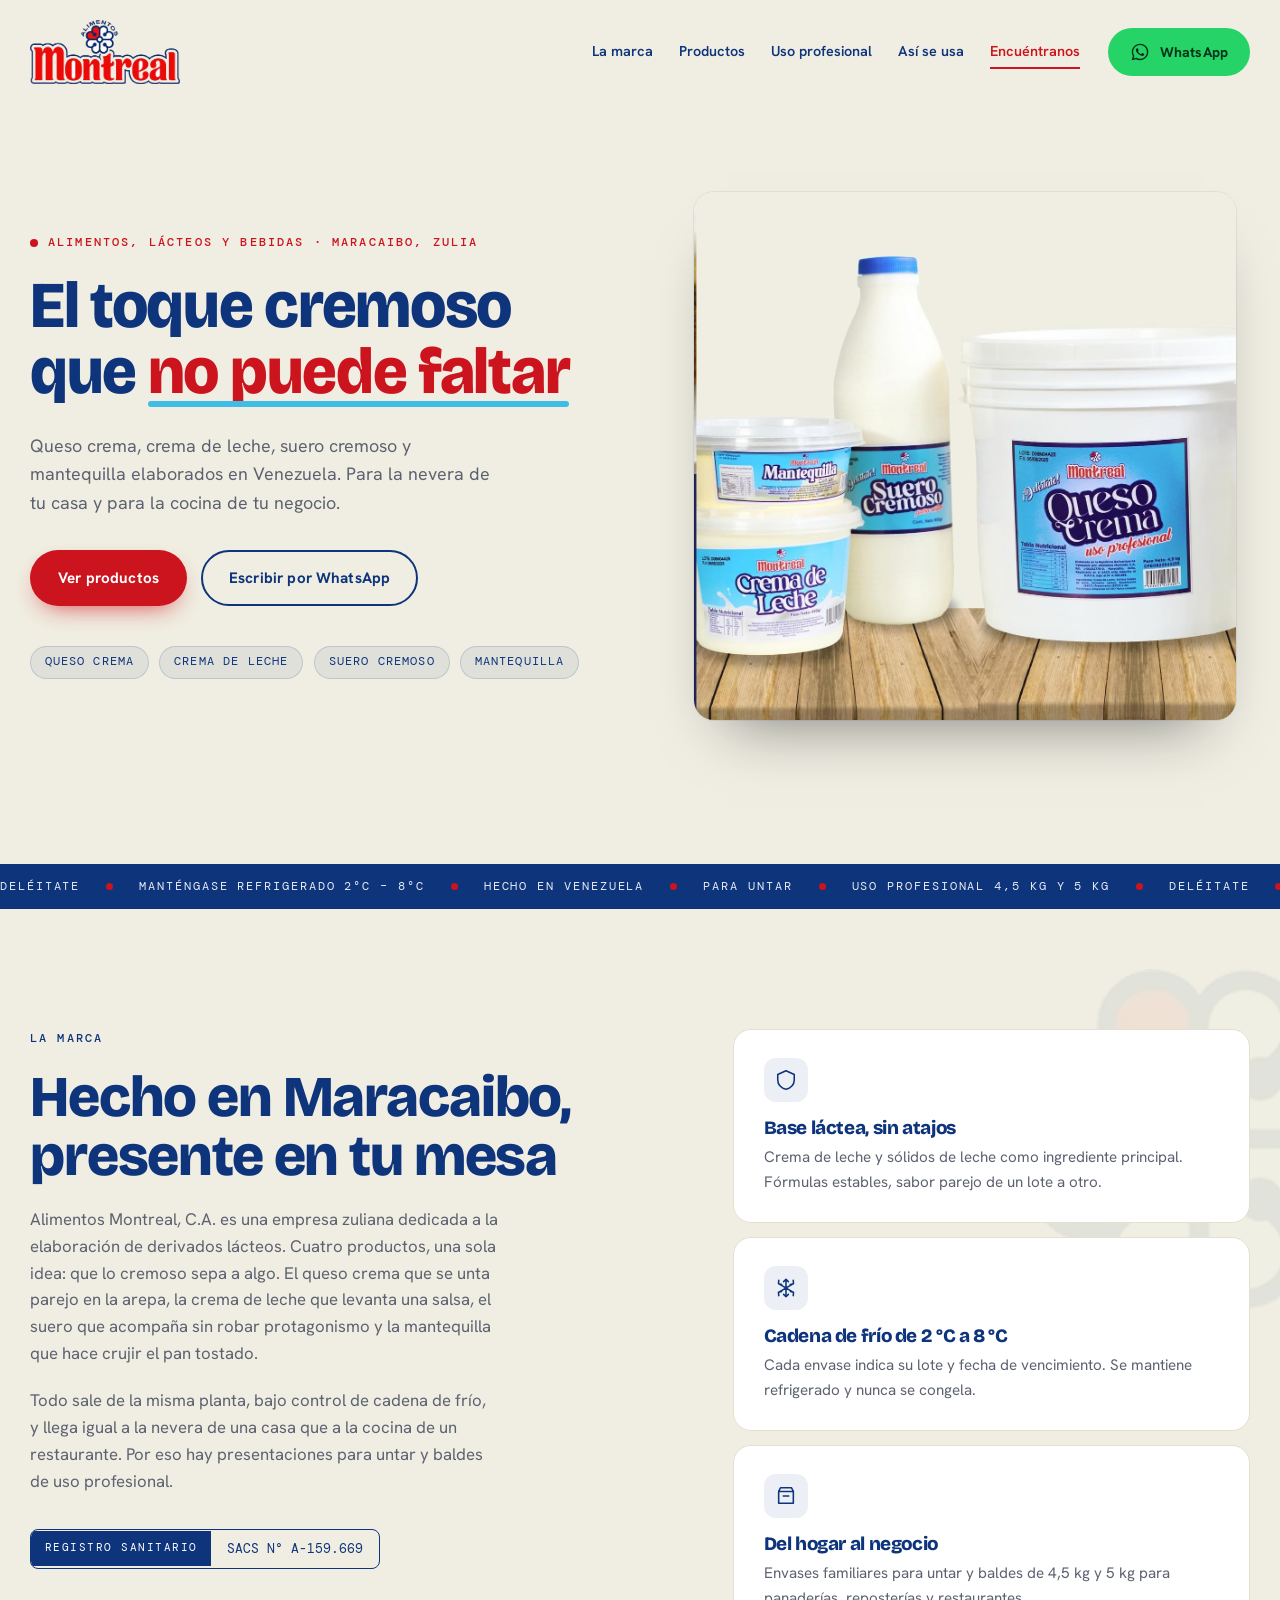
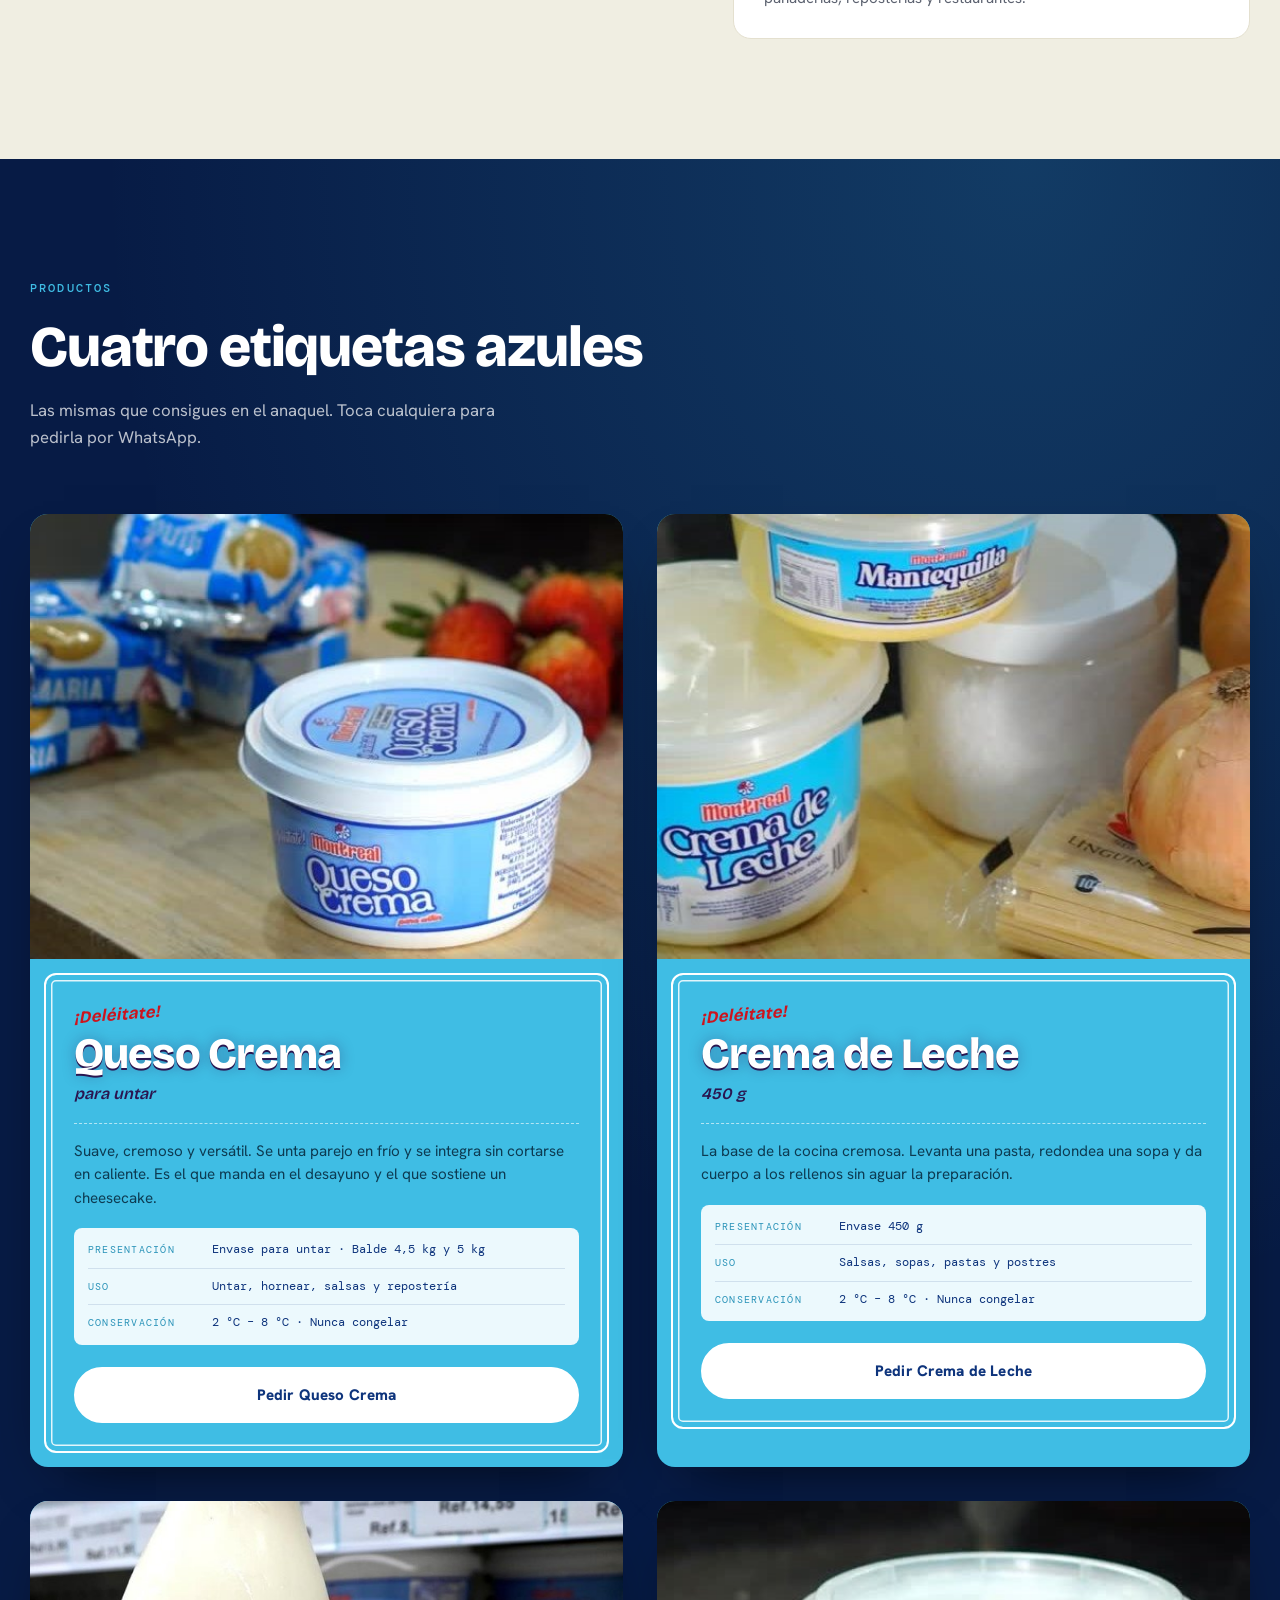
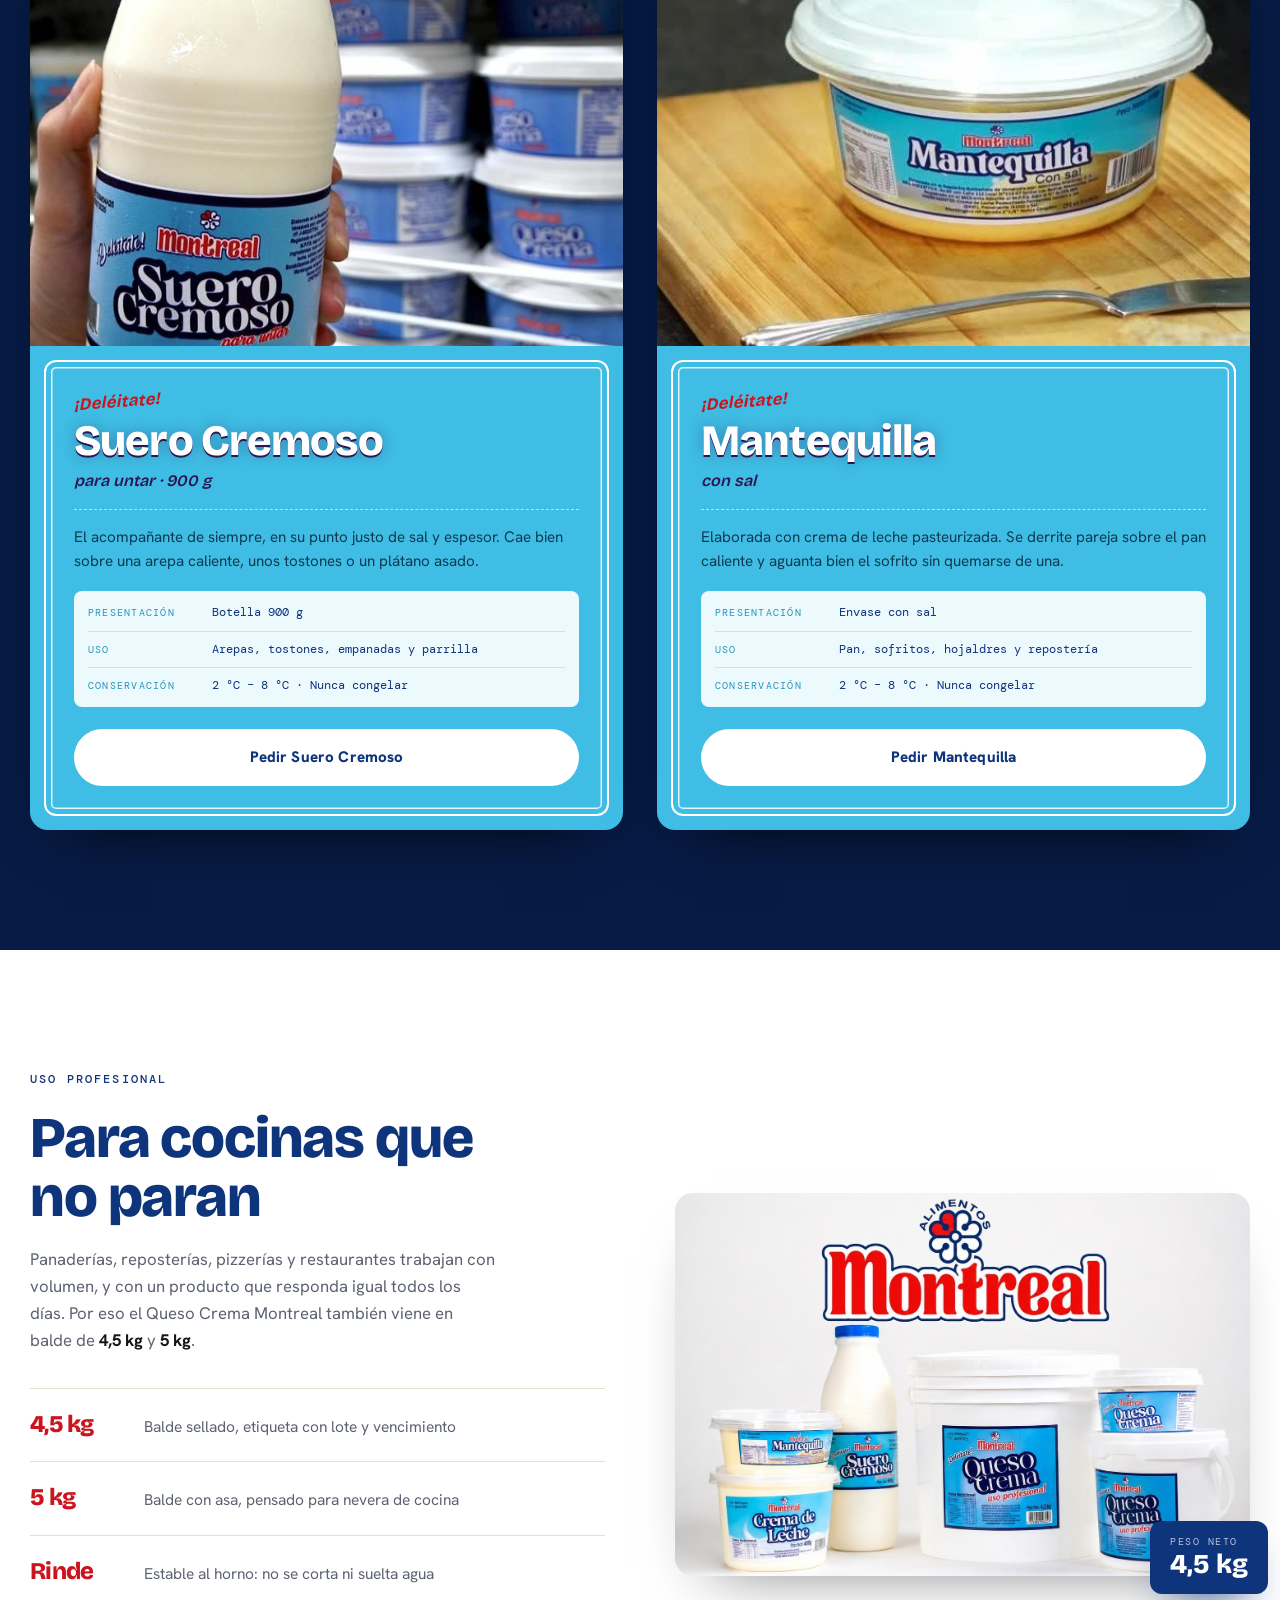
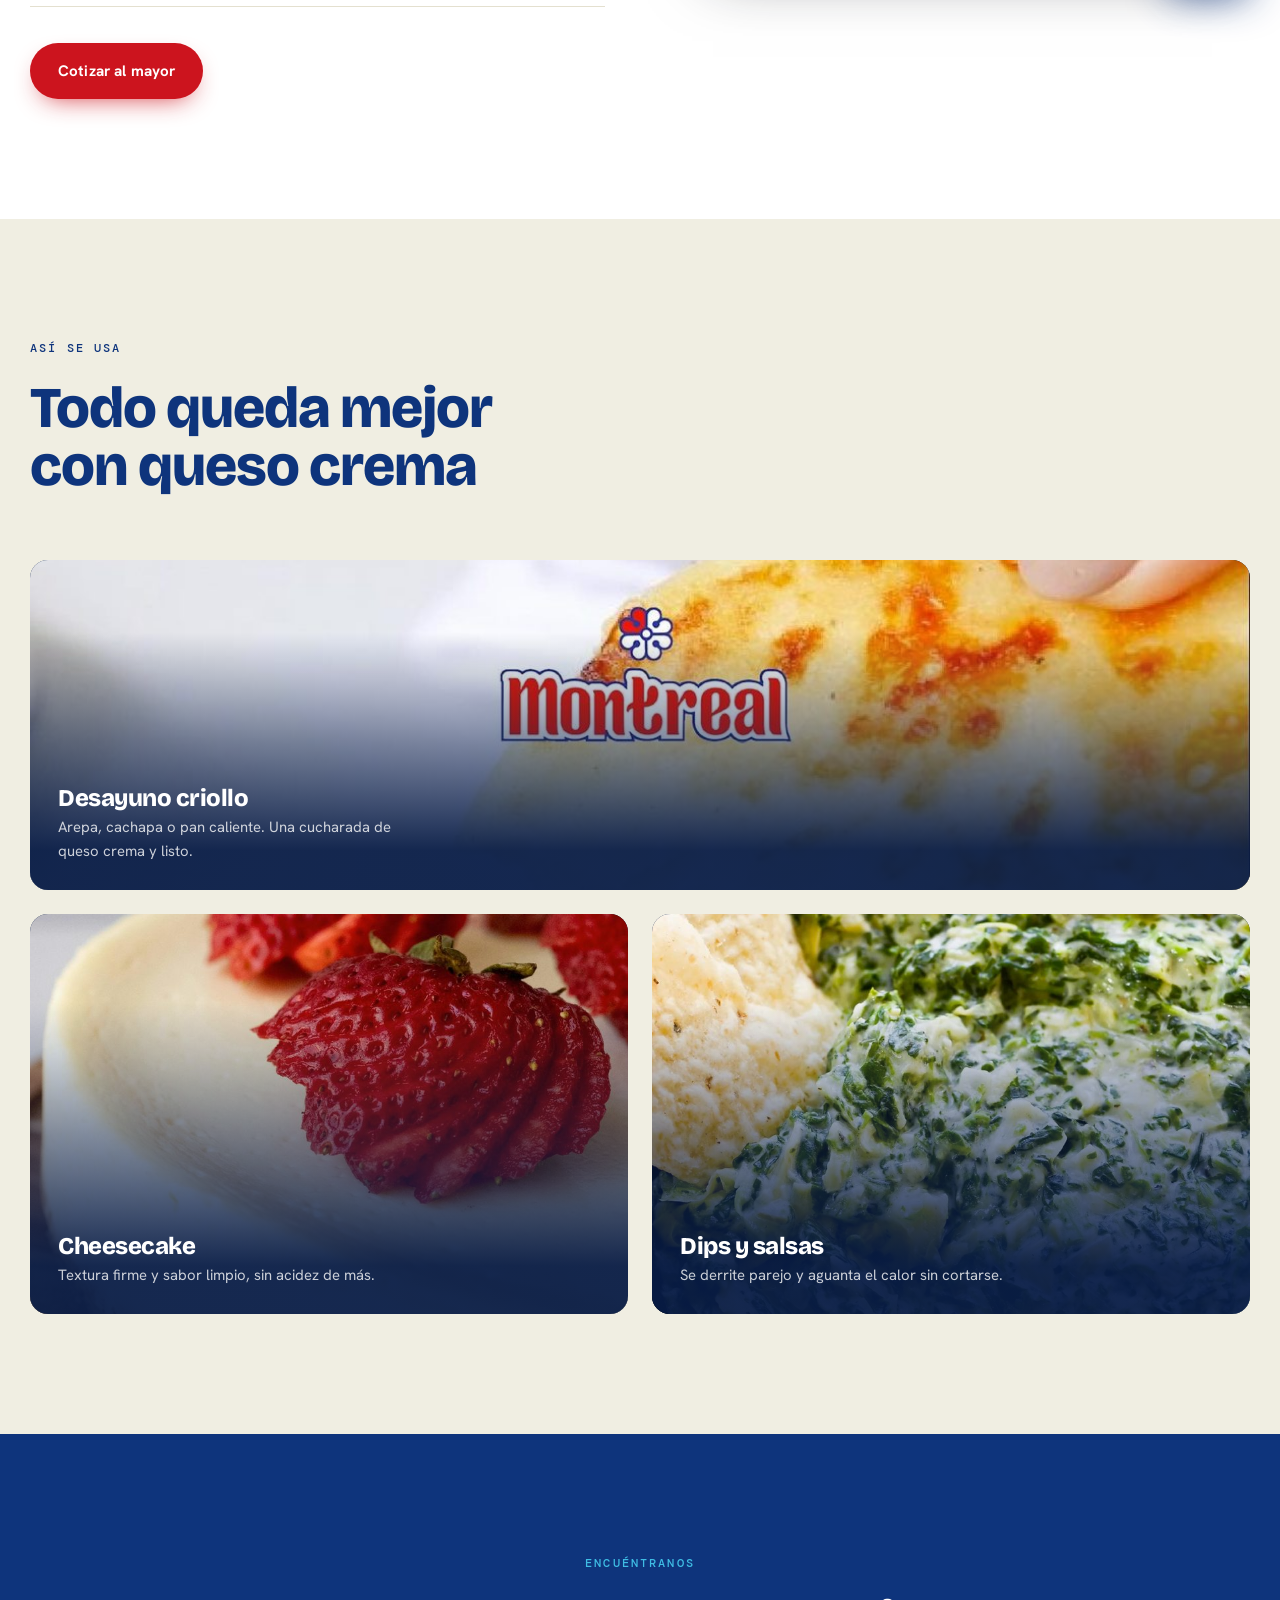
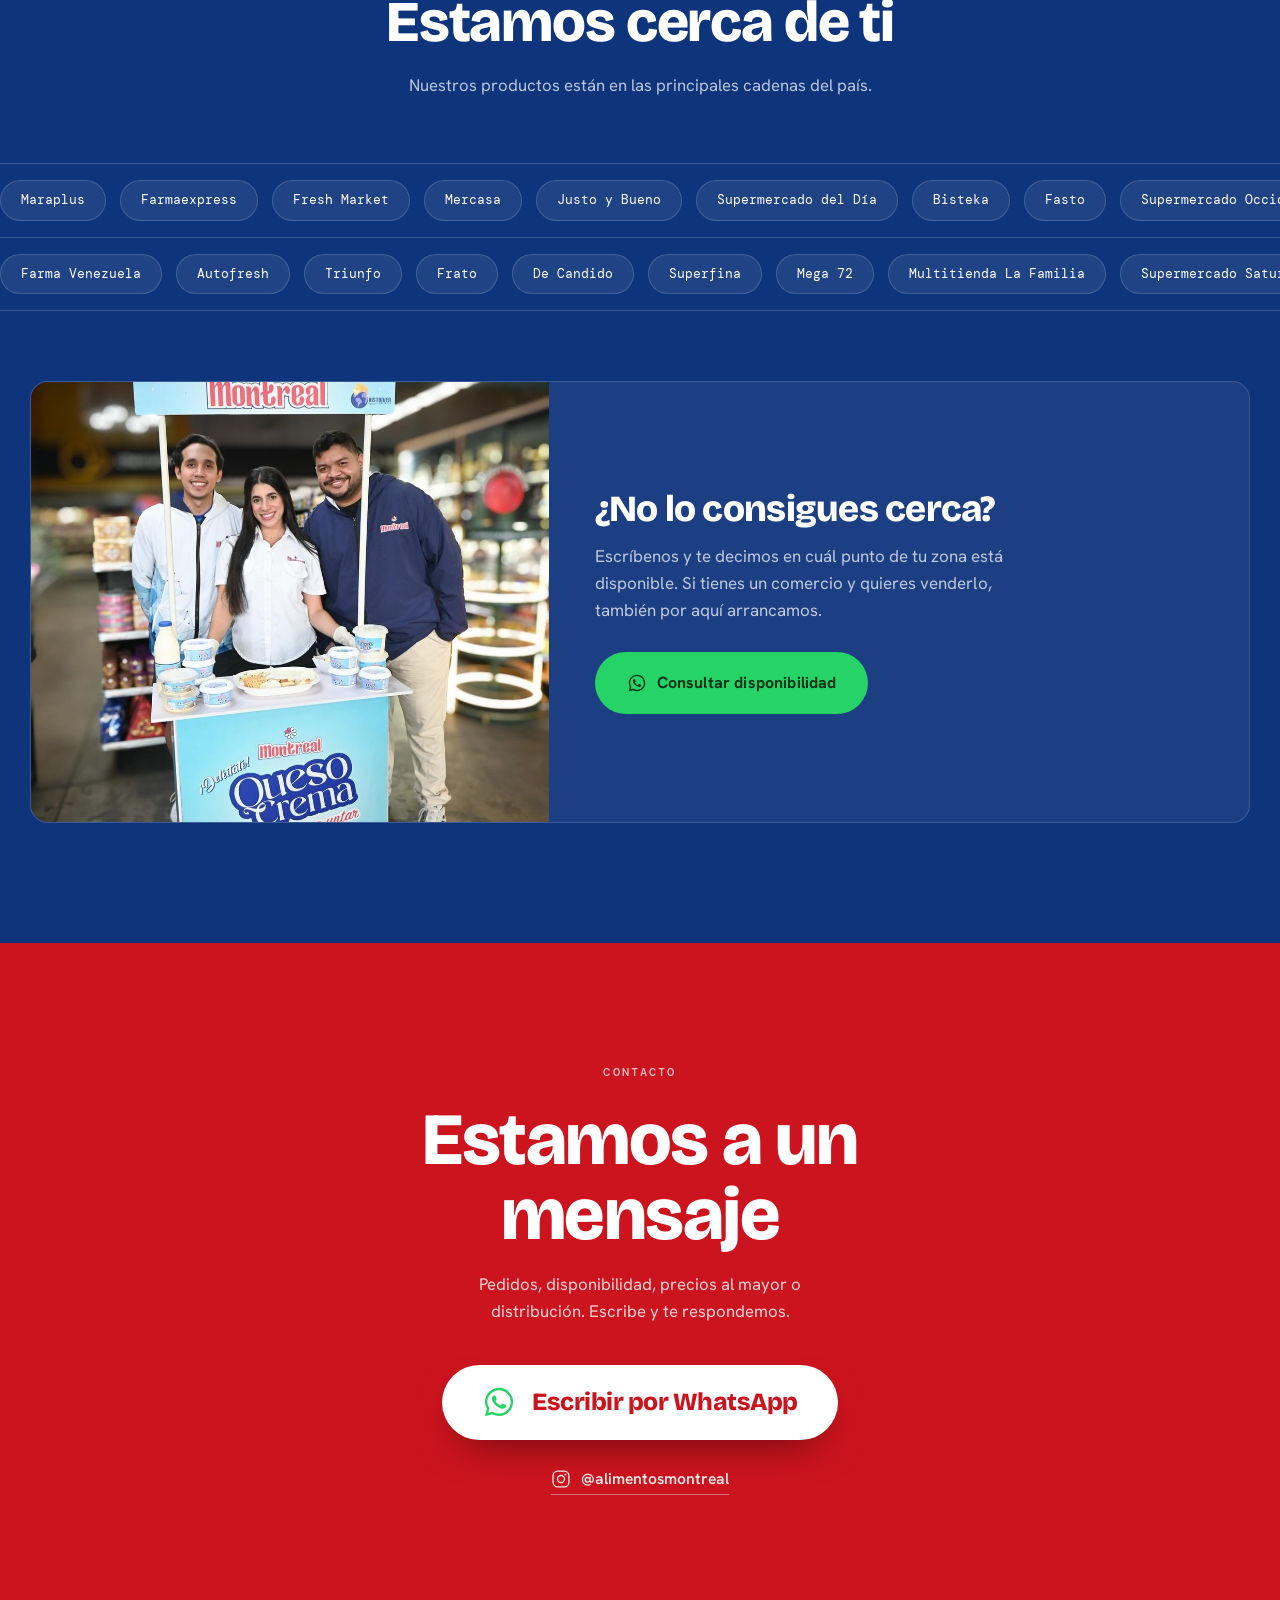
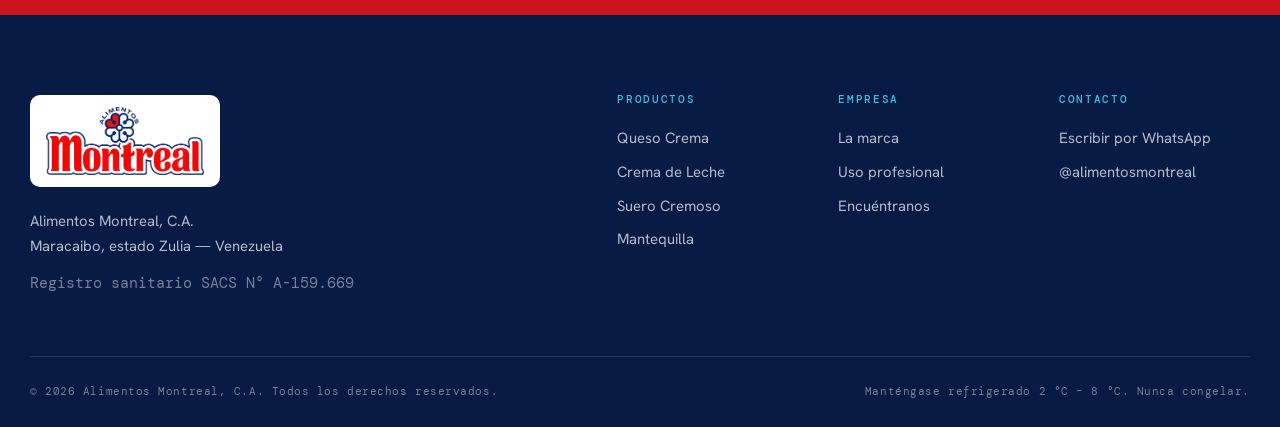
==== alimentos-montreal/index.html @ 4f3df649 "Primera_version" ====
<!DOCTYPE html>
<html lang="es-VE">
<head>
<meta charset="UTF-8">
<meta name="viewport" content="width=device-width, initial-scale=1">
<title>Alimentos Montreal — Queso crema, crema de leche, suero cremoso y mantequilla</title>
<meta name="description" content="Alimentos Montreal, C.A. Lácteos elaborados en Maracaibo, Zulia: queso crema para untar y de uso profesional, crema de leche, suero cremoso y mantequilla con sal.">
<meta name="theme-color" content="#0E347C">

<meta property="og:type" content="website">
<meta property="og:title" content="Alimentos Montreal — El toque cremoso que no puede faltar">
<meta property="og:description" content="Queso crema, crema de leche, suero cremoso y mantequilla. Elaborados en Maracaibo, Zulia.">
<meta property="og:image" content="img/og-montreal.jpg">
<meta property="og:locale" content="es_VE">
<meta name="twitter:card" content="summary_large_image">

<link rel="icon" href="favicon.ico" sizes="any">
<link rel="icon" href="img/favicon-32.png" type="image/png">
<link rel="apple-touch-icon" href="img/apple-touch-icon.png">

<link rel="preconnect" href="https://fonts.googleapis.com">
<link rel="preconnect" href="https://fonts.gstatic.com" crossorigin>
<link href="https://fonts.googleapis.com/css2?family=Bricolage+Grotesque:opsz,wdth,wght@12..96,75..100,400..800&family=Hanken+Grotesk:wght@300;400;500;600;700&family=DM+Mono:wght@400;500&display=swap" rel="stylesheet">
<link rel="stylesheet" href="styles.css">

<script type="application/ld+json">
{
  "@context": "https://schema.org",
  "@type": "Organization",
  "name": "Alimentos Montreal, C.A.",
  "description": "Elaboración de lácteos: queso crema, crema de leche, suero cremoso y mantequilla.",
  "address": { "@type": "PostalAddress", "addressLocality": "Maracaibo", "addressRegion": "Zulia", "addressCountry": "VE" },
  "telephone": "+58 424-6117093",
  "sameAs": ["https://instagram.com/alimentosmontreal", "https://wa.me/584246117093"]
}
</script>
</head>
<body>

<a class="saltar" href="#productos">Ir al contenido</a>

<!-- ══════════ NAV ══════════ -->
<header class="nav" id="nav">
  <div class="nav__in">
    <a class="nav__logo" href="#inicio" aria-label="Alimentos Montreal, inicio">
      <img src="img/logo-montreal.png" alt="Alimentos Montreal" width="768" height="327">
    </a>

    <nav class="nav__links" aria-label="Principal">
      <a href="#marca">La marca</a>
      <a href="#productos">Productos</a>
      <a href="#profesional">Uso profesional</a>
      <a href="#recetas">Así se usa</a>
      <a href="#encuentranos">Encuéntranos</a>
    </nav>

    <a class="btn btn--wa nav__cta" href="https://wa.me/584246117093?text=Hola%20Alimentos%20Montreal%2C%20quiero%20informaci%C3%B3n%20sobre%20sus%20productos." target="_blank" rel="noopener">
      <svg class="ico-wa" viewBox="0 0 24 24" aria-hidden="true"><path d="M12.04 2c-5.46 0-9.91 4.45-9.91 9.91 0 1.75.46 3.45 1.32 4.95L2 22l5.25-1.38a9.9 9.9 0 0 0 4.79 1.22h.01c5.46 0 9.9-4.45 9.9-9.91 0-2.65-1.03-5.14-2.9-7.01A9.82 9.82 0 0 0 12.04 2Zm0 18.15h-.01a8.2 8.2 0 0 1-4.19-1.15l-.3-.18-3.12.82.83-3.04-.2-.31a8.2 8.2 0 0 1-1.26-4.38c0-4.54 3.7-8.23 8.25-8.23 2.2 0 4.27.86 5.83 2.41a8.2 8.2 0 0 1 2.41 5.83c0 4.54-3.7 8.23-8.24 8.23Zm4.52-6.16c-.25-.12-1.47-.72-1.69-.81-.23-.08-.39-.12-.56.13-.16.24-.64.8-.78.97-.14.16-.29.18-.53.06-.25-.12-1.05-.39-1.99-1.23-.74-.66-1.23-1.47-1.38-1.72-.14-.25-.01-.38.11-.5.11-.11.25-.29.37-.43.12-.15.16-.25.25-.41.08-.17.04-.31-.02-.43-.06-.12-.56-1.34-.76-1.84-.2-.48-.4-.42-.56-.43h-.47c-.17 0-.43.06-.66.31-.23.25-.86.85-.86 2.07s.89 2.4 1.01 2.56c.12.17 1.75 2.67 4.23 3.74.59.26 1.05.41 1.41.52.59.19 1.13.16 1.56.1.48-.07 1.47-.6 1.68-1.18.21-.58.21-1.08.14-1.18-.06-.11-.22-.17-.47-.29Z"/></svg>
      <span>WhatsApp</span>
    </a>

    <button class="nav__burger" id="burger" aria-label="Abrir menú" aria-expanded="false" aria-controls="menu-movil">
      <span></span><span></span><span></span>
    </button>
  </div>

  <div class="menu-movil" id="menu-movil" hidden>
    <a href="#marca">La marca</a>
    <a href="#productos">Productos</a>
    <a href="#profesional">Uso profesional</a>
    <a href="#recetas">Así se usa</a>
    <a href="#encuentranos">Encuéntranos</a>
    <a href="#contacto">Contacto</a>
  </div>
</header>

<main id="inicio">

<!-- ══════════ HERO ══════════ -->
<section class="hero">
  <div class="hero__in">
    <div class="hero__txt">
      <p class="eyebrow eyebrow--rojo" data-anim="1">
        <span class="punto"></span> Alimentos, lácteos y bebidas · Maracaibo, Zulia
      </p>
      <h1 class="hero__h1" data-anim="2">
        El toque cremoso que <em>no puede faltar</em>
      </h1>
      <p class="hero__sub" data-anim="3">
        Queso crema, crema de leche, suero cremoso y mantequilla elaborados en Venezuela.
        Para la nevera de tu casa y para la cocina de tu negocio.
      </p>
      <div class="hero__acciones" data-anim="4">
        <a class="btn btn--rojo" href="#productos">Ver productos</a>
        <a class="btn btn--linea" href="https://wa.me/584246117093?text=Hola%20Alimentos%20Montreal%2C%20quiero%20informaci%C3%B3n%20sobre%20sus%20productos." target="_blank" rel="noopener">Escribir por WhatsApp</a>
      </div>
      <ul class="hero__lista" data-anim="5">
        <li>Queso Crema</li>
        <li>Crema de Leche</li>
        <li>Suero Cremoso</li>
        <li>Mantequilla</li>
      </ul>
    </div>

    <div class="hero__foto" data-anim="3">
      <img src="img/hero-linea.jpg" alt="Línea completa de productos Alimentos Montreal: mantequilla, crema de leche, suero cremoso y queso crema de 4,5 kg" width="1200" height="1167" fetchpriority="high">
    </div>
  </div>

  <div class="cinta" aria-hidden="true">
    <div class="cinta__pista">
      <span>Deléitate</span><i></i><span>Manténgase refrigerado 2°C – 8°C</span><i></i>
      <span>Hecho en Venezuela</span><i></i><span>Para untar</span><i></i>
      <span>Uso profesional 4,5 kg y 5 kg</span><i></i><span>Deléitate</span><i></i>
      <span>Manténgase refrigerado 2°C – 8°C</span><i></i><span>Hecho en Venezuela</span><i></i>
      <span>Para untar</span><i></i><span>Uso profesional 4,5 kg y 5 kg</span><i></i>
    </div>
  </div>
</section>

<!-- ══════════ LA MARCA ══════════ -->
<section class="marca" id="marca">
  <img class="marca__flor" src="img/emblem.png" alt="" aria-hidden="true" width="288" height="288">
  <div class="marca__in">
    <div class="marca__col reveal">
      <p class="eyebrow">La marca</p>
      <h2 class="h2">Hecho en Maracaibo,<br>presente en tu mesa</h2>
      <p class="p">
        Alimentos Montreal, C.A. es una empresa zuliana dedicada a la elaboración de derivados
        lácteos. Cuatro productos, una sola idea: que lo cremoso sepa a algo. El queso crema que
        se unta parejo en la arepa, la crema de leche que levanta una salsa, el suero que
        acompaña sin robar protagonismo y la mantequilla que hace crujir el pan tostado.
      </p>
      <p class="p">
        Todo sale de la misma planta, bajo control de cadena de frío, y llega igual a la nevera
        de una casa que a la cocina de un restaurante. Por eso hay presentaciones para untar
        y baldes de uso profesional.
      </p>
      <p class="sello">
        <span class="sello__k">Registro sanitario</span>
        <span class="sello__v">SACS N° A-159.669</span>
      </p>
    </div>

    <div class="marca__col">
      <ul class="valores">
        <li class="valor reveal">
          <span class="valor__ico" aria-hidden="true">
            <svg viewBox="0 0 24 24"><path d="M12 2 3 6v6c0 5 3.8 9.3 9 10 5.2-.7 9-5 9-10V6l-9-4Z"/></svg>
          </span>
          <h3>Base láctea, sin atajos</h3>
          <p>Crema de leche y sólidos de leche como ingrediente principal. Fórmulas estables, sabor parejo de un lote a otro.</p>
        </li>
        <li class="valor reveal">
          <span class="valor__ico" aria-hidden="true">
            <svg viewBox="0 0 24 24"><path d="M12 2.5v19M3.8 7.25l16.4 9.5M20.2 7.25 3.8 16.75M12 2.5 9.4 5.1M12 2.5l2.6 2.6M12 21.5l-2.6-2.6M12 21.5l2.6-2.6M3.8 7.25l.3-3.6M3.8 7.25l3.5.9M20.2 16.75l-.3 3.6M20.2 16.75l-3.5-.9M20.2 7.25l-3.5.9M20.2 7.25l-.3-3.6M3.8 16.75l3.5-.9M3.8 16.75l.3 3.6"/></svg>
          </span>
          <h3>Cadena de frío de 2 °C a 8 °C</h3>
          <p>Cada envase indica su lote y fecha de vencimiento. Se mantiene refrigerado y nunca se congela.</p>
        </li>
        <li class="valor reveal">
          <span class="valor__ico" aria-hidden="true">
            <svg viewBox="0 0 24 24"><path d="M4 7h16v13H4zM4 7l2-4h12l2 4M9 12h6"/></svg>
          </span>
          <h3>Del hogar al negocio</h3>
          <p>Envases familiares para untar y baldes de 4,5 kg y 5 kg para panaderías, reposterías y restaurantes.</p>
        </li>
      </ul>
    </div>
  </div>
</section>

<!-- ══════════ PRODUCTOS ══════════ -->
<section class="productos" id="productos">
  <div class="wrap">
    <header class="cab reveal">
      <p class="eyebrow eyebrow--claro">Productos</p>
      <h2 class="h2 h2--claro">Cuatro etiquetas azules</h2>
      <p class="p p--claro cab__p">Las mismas que consigues en el anaquel. Toca cualquiera para pedirla por WhatsApp.</p>
    </header>

    <div class="grid-prod">

      <!-- 1 -->
      <article class="etq reveal">
        <div class="etq__foto">
          <img src="img/p-queso-crema.jpg" alt="Envase de Queso Crema Montreal para untar sobre una tabla de madera" width="560" height="700" loading="lazy">
        </div>
        <div class="etq__placa">
          <p class="etq__deleite">¡Deléitate!</p>
          <h3 class="etq__nombre">Queso Crema</h3>
          <p class="etq__bajada">para untar</p>
          <p class="etq__desc">Suave, cremoso y versátil. Se unta parejo en frío y se integra sin cortarse en caliente. Es el que manda en el desayuno y el que sostiene un cheesecake.</p>
          <dl class="ficha">
            <div><dt>Presentación</dt><dd>Envase para untar · Balde 4,5 kg y 5 kg</dd></div>
            <div><dt>Uso</dt><dd>Untar, hornear, salsas y repostería</dd></div>
            <div><dt>Conservación</dt><dd>2 °C – 8 °C · Nunca congelar</dd></div>
          </dl>
          <a class="btn btn--placa" href="https://wa.me/584246117093?text=Hola%2C%20quiero%20informaci%C3%B3n%20sobre%20el%20Queso%20Crema%20Montreal." target="_blank" rel="noopener">Pedir Queso Crema</a>
        </div>
      </article>

      <!-- 2 -->
      <article class="etq reveal">
        <div class="etq__foto">
          <img src="img/p-crema-leche.jpg" alt="Envase de Crema de Leche Montreal de 450 gramos junto a ingredientes de cocina" width="560" height="700" loading="lazy">
        </div>
        <div class="etq__placa">
          <p class="etq__deleite">¡Deléitate!</p>
          <h3 class="etq__nombre">Crema de Leche</h3>
          <p class="etq__bajada">450 g</p>
          <p class="etq__desc">La base de la cocina cremosa. Levanta una pasta, redondea una sopa y da cuerpo a los rellenos sin aguar la preparación.</p>
          <dl class="ficha">
            <div><dt>Presentación</dt><dd>Envase 450 g</dd></div>
            <div><dt>Uso</dt><dd>Salsas, sopas, pastas y postres</dd></div>
            <div><dt>Conservación</dt><dd>2 °C – 8 °C · Nunca congelar</dd></div>
          </dl>
          <a class="btn btn--placa" href="https://wa.me/584246117093?text=Hola%2C%20quiero%20informaci%C3%B3n%20sobre%20la%20Crema%20de%20Leche%20Montreal." target="_blank" rel="noopener">Pedir Crema de Leche</a>
        </div>
      </article>

      <!-- 3 -->
      <article class="etq reveal">
        <div class="etq__foto">
          <img src="img/p-suero.jpg" alt="Botella de Suero Cremoso Montreal de 900 gramos en el anaquel de un supermercado" width="720" height="900" loading="lazy">
        </div>
        <div class="etq__placa">
          <p class="etq__deleite">¡Deléitate!</p>
          <h3 class="etq__nombre">Suero Cremoso</h3>
          <p class="etq__bajada">para untar · 900 g</p>
          <p class="etq__desc">El acompañante de siempre, en su punto justo de sal y espesor. Cae bien sobre una arepa caliente, unos tostones o un plátano asado.</p>
          <dl class="ficha">
            <div><dt>Presentación</dt><dd>Botella 900 g</dd></div>
            <div><dt>Uso</dt><dd>Arepas, tostones, empanadas y parrilla</dd></div>
            <div><dt>Conservación</dt><dd>2 °C – 8 °C · Nunca congelar</dd></div>
          </dl>
          <a class="btn btn--placa" href="https://wa.me/584246117093?text=Hola%2C%20quiero%20informaci%C3%B3n%20sobre%20el%20Suero%20Cremoso%20Montreal." target="_blank" rel="noopener">Pedir Suero Cremoso</a>
        </div>
      </article>

      <!-- 4 -->
      <article class="etq reveal">
        <div class="etq__foto">
          <img src="img/p-mantequilla.jpg" alt="Envase de Mantequilla Montreal con sal sobre una tabla de madera junto a pan tostado" width="560" height="700" loading="lazy">
        </div>
        <div class="etq__placa">
          <p class="etq__deleite">¡Deléitate!</p>
          <h3 class="etq__nombre">Mantequilla</h3>
          <p class="etq__bajada">con sal</p>
          <p class="etq__desc">Elaborada con crema de leche pasteurizada. Se derrite pareja sobre el pan caliente y aguanta bien el sofrito sin quemarse de una.</p>
          <dl class="ficha">
            <div><dt>Presentación</dt><dd>Envase con sal</dd></div>
            <div><dt>Uso</dt><dd>Pan, sofritos, hojaldres y repostería</dd></div>
            <div><dt>Conservación</dt><dd>2 °C – 8 °C · Nunca congelar</dd></div>
          </dl>
          <a class="btn btn--placa" href="https://wa.me/584246117093?text=Hola%2C%20quiero%20informaci%C3%B3n%20sobre%20la%20Mantequilla%20Montreal." target="_blank" rel="noopener">Pedir Mantequilla</a>
        </div>
      </article>

    </div>
  </div>
</section>

<!-- ══════════ USO PROFESIONAL ══════════ -->
<section class="pro" id="profesional">
  <div class="pro__in">
    <div class="pro__txt reveal">
      <p class="eyebrow">Uso profesional</p>
      <h2 class="h2">Para cocinas que<br>no paran</h2>
      <p class="p">
        Panaderías, reposterías, pizzerías y restaurantes trabajan con volumen, y con un
        producto que responda igual todos los días. Por eso el Queso Crema Montreal también
        viene en balde de <strong>4,5 kg</strong> y <strong>5 kg</strong>.
      </p>
      <ul class="pro__lista">
        <li><span>4,5 kg</span> Balde sellado, etiqueta con lote y vencimiento</li>
        <li><span>5 kg</span> Balde con asa, pensado para nevera de cocina</li>
        <li><span>Rinde</span> Estable al horno: no se corta ni suelta agua</li>
      </ul>
      <a class="btn btn--rojo" href="https://wa.me/584246117093?text=Hola%2C%20soy%20de%20un%20negocio%20y%20quiero%20cotizar%20Queso%20Crema%20de%20uso%20profesional%20(4%2C5%20kg%20o%205%20kg)." target="_blank" rel="noopener">Cotizar al mayor</a>
    </div>
    <div class="pro__foto reveal">
      <img src="img/linea-completa.jpg" alt="Baldes de Queso Crema Montreal de uso profesional junto al resto de la línea de productos" width="1400" height="933" loading="lazy">
      <div class="pro__tag">
        <span class="pro__tag-k">Peso neto</span>
        <span class="pro__tag-v">4,5 kg</span>
      </div>
    </div>
  </div>
</section>

<!-- ══════════ RECETAS ══════════ -->
<section class="recetas" id="recetas">
  <div class="wrap">
    <header class="cab reveal">
      <p class="eyebrow">Así se usa</p>
      <h2 class="h2">Todo queda mejor<br>con queso crema</h2>
    </header>

    <div class="grid-rec">
      <article class="rec rec--ancha reveal">
        <img src="img/uso-desayuno.jpg" alt="Cachapa caliente con queso derretido y queso crema Montreal" width="1200" height="550" loading="lazy">
        <div class="rec__pie">
          <h3>Desayuno criollo</h3>
          <p>Arepa, cachapa o pan caliente. Una cucharada de queso crema y listo.</p>
        </div>
      </article>

      <article class="rec reveal">
        <img src="img/uso-cheesecake.jpg" alt="Cheesecake con fresas sobre tabla de madera" width="900" height="1125" loading="lazy">
        <div class="rec__pie">
          <h3>Cheesecake</h3>
          <p>Textura firme y sabor limpio, sin acidez de más.</p>
        </div>
      </article>

      <article class="rec reveal">
        <img src="img/uso-dip.jpg" alt="Dip cremoso de espinaca servido en sartén de hierro con tostones de maíz" width="900" height="1125" loading="lazy">
        <div class="rec__pie">
          <h3>Dips y salsas</h3>
          <p>Se derrite parejo y aguanta el calor sin cortarse.</p>
        </div>
      </article>
    </div>
  </div>
</section>

<!-- ══════════ ENCUÉNTRANOS ══════════ -->
<section class="donde" id="encuentranos">
  <div class="wrap">
    <header class="cab cab--centro reveal">
      <p class="eyebrow eyebrow--claro">Encuéntranos</p>
      <h2 class="h2 h2--claro">Estamos cerca de ti</h2>
      <p class="p p--claro cab__p">Nuestros productos están en las principales cadenas del país.</p>
    </header>
  </div>

  <div class="riel" aria-label="Cadenas donde se consiguen los productos">
    <div class="riel__pista">
      <span>Maraplus</span><span>Farmaexpress</span><span>Fresh Market</span><span>Mercasa</span><span>Justo y Bueno</span><span>Supermercado del Día</span><span>Bisteka</span><span>Fasto</span><span>Supermercado Occidente</span><span>Paga Poco</span>
      <span>Maraplus</span><span>Farmaexpress</span><span>Fresh Market</span><span>Mercasa</span><span>Justo y Bueno</span><span>Supermercado del Día</span><span>Bisteka</span><span>Fasto</span><span>Supermercado Occidente</span><span>Paga Poco</span>
    </div>
  </div>
  <div class="riel riel--inv">
    <div class="riel__pista">
      <span>Farma Venezuela</span><span>Autofresh</span><span>Triunfo</span><span>Frato</span><span>De Candido</span><span>Superfina</span><span>Mega 72</span><span>Multitienda La Familia</span><span>Supermercado Saturno</span><span>Samba</span>
      <span>Farma Venezuela</span><span>Autofresh</span><span>Triunfo</span><span>Frato</span><span>De Candido</span><span>Superfina</span><span>Mega 72</span><span>Multitienda La Familia</span><span>Supermercado Saturno</span><span>Samba</span>
    </div>
  </div>

  <div class="wrap">
    <div class="donde__caja reveal">
      <div class="donde__foto">
        <img src="img/equipo.jpg" alt="Equipo de Alimentos Montreal en una degustación de queso crema dentro de un supermercado" width="1000" height="1250" loading="lazy">
      </div>
      <div class="donde__txt">
        <h3>¿No lo consigues cerca?</h3>
        <p>Escríbenos y te decimos en cuál punto de tu zona está disponible. Si tienes un
        comercio y quieres venderlo, también por aquí arrancamos.</p>
        <a class="btn btn--wa btn--grande" href="https://wa.me/584246117093?text=Hola%2C%20%C2%BFd%C3%B3nde%20puedo%20conseguir%20los%20productos%20Montreal%20en%20mi%20zona%3F" target="_blank" rel="noopener">
          <svg class="ico-wa" viewBox="0 0 24 24" aria-hidden="true"><path d="M12.04 2c-5.46 0-9.91 4.45-9.91 9.91 0 1.75.46 3.45 1.32 4.95L2 22l5.25-1.38a9.9 9.9 0 0 0 4.79 1.22h.01c5.46 0 9.9-4.45 9.9-9.91 0-2.65-1.03-5.14-2.9-7.01A9.82 9.82 0 0 0 12.04 2Zm0 18.15h-.01a8.2 8.2 0 0 1-4.19-1.15l-.3-.18-3.12.82.83-3.04-.2-.31a8.2 8.2 0 0 1-1.26-4.38c0-4.54 3.7-8.23 8.25-8.23 2.2 0 4.27.86 5.83 2.41a8.2 8.2 0 0 1 2.41 5.83c0 4.54-3.7 8.23-8.24 8.23Zm4.52-6.16c-.25-.12-1.47-.72-1.69-.81-.23-.08-.39-.12-.56.13-.16.24-.64.8-.78.97-.14.16-.29.18-.53.06-.25-.12-1.05-.39-1.99-1.23-.74-.66-1.23-1.47-1.38-1.72-.14-.25-.01-.38.11-.5.11-.11.25-.29.37-.43.12-.15.16-.25.25-.41.08-.17.04-.31-.02-.43-.06-.12-.56-1.34-.76-1.84-.2-.48-.4-.42-.56-.43h-.47c-.17 0-.43.06-.66.31-.23.25-.86.85-.86 2.07s.89 2.4 1.01 2.56c.12.17 1.75 2.67 4.23 3.74.59.26 1.05.41 1.41.52.59.19 1.13.16 1.56.1.48-.07 1.47-.6 1.68-1.18.21-.58.21-1.08.14-1.18-.06-.11-.22-.17-.47-.29Z"/></svg>
          <span>Consultar disponibilidad</span>
        </a>
      </div>
    </div>
  </div>
</section>

<!-- ══════════ CONTACTO ══════════ -->
<section class="contacto" id="contacto">
  <div class="wrap contacto__in reveal">
    <p class="eyebrow eyebrow--blanco">Contacto</p>
    <h2 class="contacto__h2">Estamos a un<br>mensaje</h2>
    <p class="contacto__p">
      Pedidos, disponibilidad, precios al mayor o distribución. Escribe y te respondemos.
    </p>

    <a class="wa-grande" href="https://wa.me/584246117093?text=Hola%20Alimentos%20Montreal%2C%20quiero%20informaci%C3%B3n%20sobre%20sus%20productos." target="_blank" rel="noopener">
      <svg viewBox="0 0 24 24" aria-hidden="true"><path d="M12.04 2c-5.46 0-9.91 4.45-9.91 9.91 0 1.75.46 3.45 1.32 4.95L2 22l5.25-1.38a9.9 9.9 0 0 0 4.79 1.22h.01c5.46 0 9.9-4.45 9.9-9.91 0-2.65-1.03-5.14-2.9-7.01A9.82 9.82 0 0 0 12.04 2Zm0 18.15h-.01a8.2 8.2 0 0 1-4.19-1.15l-.3-.18-3.12.82.83-3.04-.2-.31a8.2 8.2 0 0 1-1.26-4.38c0-4.54 3.7-8.23 8.25-8.23 2.2 0 4.27.86 5.83 2.41a8.2 8.2 0 0 1 2.41 5.83c0 4.54-3.7 8.23-8.24 8.23Zm4.52-6.16c-.25-.12-1.47-.72-1.69-.81-.23-.08-.39-.12-.56.13-.16.24-.64.8-.78.97-.14.16-.29.18-.53.06-.25-.12-1.05-.39-1.99-1.23-.74-.66-1.23-1.47-1.38-1.72-.14-.25-.01-.38.11-.5.11-.11.25-.29.37-.43.12-.15.16-.25.25-.41.08-.17.04-.31-.02-.43-.06-.12-.56-1.34-.76-1.84-.2-.48-.4-.42-.56-.43h-.47c-.17 0-.43.06-.66.31-.23.25-.86.85-.86 2.07s.89 2.4 1.01 2.56c.12.17 1.75 2.67 4.23 3.74.59.26 1.05.41 1.41.52.59.19 1.13.16 1.56.1.48-.07 1.47-.6 1.68-1.18.21-.58.21-1.08.14-1.18-.06-.11-.22-.17-.47-.29Z"/></svg>
      <span>Escribir por WhatsApp</span>
    </a>

    <a class="ig" href="https://instagram.com/alimentosmontreal" target="_blank" rel="noopener">
      <svg viewBox="0 0 24 24" aria-hidden="true"><rect x="2.5" y="2.5" width="19" height="19" rx="5.5"/><circle cx="12" cy="12" r="4.2"/><circle cx="17.4" cy="6.6" r="1.2" fill="currentColor" stroke="none"/></svg>
      <span>@alimentosmontreal</span>
    </a>
  </div>
</section>

</main>

<!-- ══════════ FOOTER ══════════ -->
<footer class="pie">
  <div class="wrap pie__in">
    <div class="pie__marca">
      <img src="img/logo-montreal.png" alt="Alimentos Montreal" width="768" height="327">
      <p>Alimentos Montreal, C.A.<br>Maracaibo, estado Zulia — Venezuela</p>
      <p class="pie__reg">Registro sanitario SACS N° A-159.669</p>
    </div>

    <nav class="pie__nav" aria-label="Pie de página">
      <div>
        <h4>Productos</h4>
        <a href="#productos">Queso Crema</a>
        <a href="#productos">Crema de Leche</a>
        <a href="#productos">Suero Cremoso</a>
        <a href="#productos">Mantequilla</a>
      </div>
      <div>
        <h4>Empresa</h4>
        <a href="#marca">La marca</a>
        <a href="#profesional">Uso profesional</a>
        <a href="#encuentranos">Encuéntranos</a>
      </div>
      <div>
        <h4>Contacto</h4>
        <a href="https://wa.me/584246117093" target="_blank" rel="noopener">Escribir por WhatsApp</a>
        <a href="https://instagram.com/alimentosmontreal" target="_blank" rel="noopener">@alimentosmontreal</a>
      </div>
    </nav>
  </div>

  <div class="wrap pie__base">
    <p>© <span id="anio">2026</span> Alimentos Montreal, C.A. Todos los derechos reservados.</p>
    <p>Manténgase refrigerado 2 °C – 8 °C. Nunca congelar.</p>
  </div>
</footer>

<a class="wa-flota" href="https://wa.me/584246117093?text=Hola%20Alimentos%20Montreal%2C%20quiero%20informaci%C3%B3n%20sobre%20sus%20productos." target="_blank" rel="noopener" aria-label="Escribir por WhatsApp">
  <svg viewBox="0 0 24 24" aria-hidden="true"><path d="M12.04 2c-5.46 0-9.91 4.45-9.91 9.91 0 1.75.46 3.45 1.32 4.95L2 22l5.25-1.38a9.9 9.9 0 0 0 4.79 1.22h.01c5.46 0 9.9-4.45 9.9-9.91 0-2.65-1.03-5.14-2.9-7.01A9.82 9.82 0 0 0 12.04 2Zm0 18.15h-.01a8.2 8.2 0 0 1-4.19-1.15l-.3-.18-3.12.82.83-3.04-.2-.31a8.2 8.2 0 0 1-1.26-4.38c0-4.54 3.7-8.23 8.25-8.23 2.2 0 4.27.86 5.83 2.41a8.2 8.2 0 0 1 2.41 5.83c0 4.54-3.7 8.23-8.24 8.23Zm4.52-6.16c-.25-.12-1.47-.72-1.69-.81-.23-.08-.39-.12-.56.13-.16.24-.64.8-.78.97-.14.16-.29.18-.53.06-.25-.12-1.05-.39-1.99-1.23-.74-.66-1.23-1.47-1.38-1.72-.14-.25-.01-.38.11-.5.11-.11.25-.29.37-.43.12-.15.16-.25.25-.41.08-.17.04-.31-.02-.43-.06-.12-.56-1.34-.76-1.84-.2-.48-.4-.42-.56-.43h-.47c-.17 0-.43.06-.66.31-.23.25-.86.85-.86 2.07s.89 2.4 1.01 2.56c.12.17 1.75 2.67 4.23 3.74.59.26 1.05.41 1.41.52.59.19 1.13.16 1.56.1.48-.07 1.47-.6 1.68-1.18.21-.58.21-1.08.14-1.18-.06-.11-.22-.17-.47-.29Z"/></svg>
</a>

<script src="script.js"></script>
</body>
</html>
---- alimentos-montreal/styles.css ----
/* ═══════════════════════════════════════════════
   ALIMENTOS MONTREAL — hoja de estilos
   Paleta tomada de la marca:
   rojo #CC141E · azul #0E347C · celeste #3FBDE4 · crema #F0EEE2
   ═══════════════════════════════════════════════ */

:root{
  --rojo:#CC141E;
  --rojo-osc:#9E0F17;
  --azul:#0E347C;
  --azul-prof:#071B45;
  --azul-tinta:#2A1650;
  --celeste:#3FBDE4;
  --celeste-osc:#2A93B8;
  --crema:#F0EEE2;
  --crema-osc:#E4E0CF;
  --tinta:#14161B;
  --gris:#5C6270;
  --blanco:#fff;
  --wa:#25D366;

  --display:"Bricolage Grotesque",system-ui,sans-serif;
  --texto:"Hanken Grotesk",system-ui,sans-serif;
  --mono:"DM Mono",ui-monospace,monospace;

  --ancho:1220px;
  --r:18px;
  --ease:cubic-bezier(.22,.61,.36,1);
}

*,*::before,*::after{box-sizing:border-box}
html{scroll-behavior:smooth;-webkit-text-size-adjust:100%}
body{
  margin:0;
  font-family:var(--texto);
  font-size:17px;
  line-height:1.6;
  color:var(--tinta);
  background:var(--crema);
  overflow-x:hidden;
  -webkit-font-smoothing:antialiased;
}
img{max-width:100%;height:auto;display:block}
a{color:inherit}
h1,h2,h3,h4{margin:0;font-family:var(--display);font-weight:800;line-height:1.02;letter-spacing:-.02em}
p{margin:0}
ul,dl,dd,dt{margin:0;padding:0}
ul{list-style:none}

:focus-visible{outline:3px solid var(--rojo);outline-offset:3px;border-radius:4px}

.wrap{width:min(100% - 40px,var(--ancho));margin-inline:auto}

.saltar{
  position:absolute;left:-9999px;top:10px;z-index:999;
  background:var(--rojo);color:#fff;padding:12px 20px;border-radius:8px;text-decoration:none
}
.saltar:focus{left:10px}

/* ── tipos comunes ───────────────────────────── */
.eyebrow{
  font-family:var(--mono);font-size:12px;font-weight:500;
  letter-spacing:.18em;text-transform:uppercase;color:var(--azul);
  display:flex;align-items:flex-start;gap:10px;margin-bottom:20px
}
.eyebrow .punto{margin-top:.42em}
.eyebrow--rojo{color:var(--rojo)}
.eyebrow--claro{color:var(--celeste)}
.eyebrow--blanco{color:rgba(255,255,255,.75)}
.eyebrow--claro,.eyebrow--blanco{justify-content:inherit}
.punto{width:8px;height:8px;border-radius:50%;background:currentColor;flex:none;animation:pulso 2.4s ease-in-out infinite}
@keyframes pulso{0%,100%{opacity:1;transform:scale(1)}50%{opacity:.35;transform:scale(.7)}}

.h2{font-size:clamp(2.1rem,5vw,3.6rem);color:var(--azul)}
.h2--claro{color:#fff}
.p{font-size:1.05rem;color:var(--gris);max-width:52ch;margin-top:20px}
.p--claro{color:rgba(255,255,255,.72)}
.p strong{color:var(--tinta);font-weight:700}

.cab{margin-bottom:64px}
.cab--centro{text-align:center;max-width:640px;margin-inline:auto}
.cab--centro .eyebrow{justify-content:center}
.cab--centro .cab__p{margin-inline:auto}

/* ── botones ─────────────────────────────────── */
.btn{
  display:inline-flex;align-items:center;justify-content:center;gap:10px;
  font-family:var(--texto);font-weight:700;font-size:.95rem;letter-spacing:.01em;
  padding:14px 26px;border-radius:100px;text-decoration:none;
  border:2px solid transparent;cursor:pointer;
  transition:transform .25s var(--ease),background .25s,color .25s,border-color .25s,box-shadow .25s
}
.btn:hover{transform:translateY(-2px)}
.btn--rojo{background:var(--rojo);color:#fff;box-shadow:0 10px 26px -12px rgba(204,20,30,.9)}
.btn--rojo:hover{background:var(--rojo-osc)}
.btn--linea{border-color:var(--azul);color:var(--azul)}
.btn--linea:hover{background:var(--azul);color:#fff}
.btn--wa{background:var(--wa);color:#06331a}
.btn--wa:hover{background:#1fb857;color:#04240f}
.btn--grande{padding:16px 30px;font-size:1rem}
.btn--placa{
  width:100%;margin-top:22px;background:#fff;color:var(--azul);
  border-color:#fff;font-weight:800
}
.btn--placa:hover{background:var(--rojo);border-color:var(--rojo);color:#fff}
.ico-wa{width:20px;height:20px;fill:currentColor;flex:none}

/* ═══════════ NAV ═══════════ */
.nav{
  position:fixed;inset:0 0 auto 0;z-index:100;
  transition:background .3s,box-shadow .3s,backdrop-filter .3s
}
.nav.pegado{background:rgba(240,238,226,.88);backdrop-filter:blur(14px);box-shadow:0 1px 0 var(--crema-osc)}
.nav__in{
  width:min(100% - 40px,var(--ancho));margin-inline:auto;
  display:flex;align-items:center;gap:28px;
  padding:20px 0;transition:padding .3s var(--ease)
}
.nav.pegado .nav__in{padding:12px 0}
.nav__logo{flex:none;line-height:0}
.nav__logo img{width:150px;height:auto;transition:width .3s var(--ease)}
.nav.pegado .nav__logo img{width:122px}

.nav__links{display:flex;gap:26px;margin-left:auto}
.nav__links a{
  position:relative;text-decoration:none;font-size:.9rem;font-weight:600;color:var(--azul);
  padding:6px 0;transition:color .2s
}
.nav__links a::after{
  content:"";position:absolute;left:0;bottom:0;height:2px;width:100%;
  background:var(--rojo);transform:scaleX(0);transform-origin:right;
  transition:transform .3s var(--ease)
}
.nav__links a:hover::after,.nav__links a.activo::after{transform:scaleX(1);transform-origin:left}
.nav__links a.activo{color:var(--rojo)}
.nav__cta{padding:11px 20px;font-size:.88rem}

.nav__burger{display:none;flex:none;width:44px;height:44px;background:none;border:0;padding:10px;cursor:pointer}
.nav__burger span{display:block;height:2px;background:var(--azul);border-radius:2px;transition:transform .3s var(--ease),opacity .2s}
.nav__burger span+span{margin-top:5px}
.nav__burger[aria-expanded="true"] span:nth-child(1){transform:translateY(7px) rotate(45deg)}
.nav__burger[aria-expanded="true"] span:nth-child(2){opacity:0}
.nav__burger[aria-expanded="true"] span:nth-child(3){transform:translateY(-7px) rotate(-45deg)}

[hidden]{display:none !important}
.menu-movil{
  display:none;flex-direction:column;gap:2px;
  background:var(--crema);border-top:1px solid var(--crema-osc);padding:12px 20px 22px
}
.menu-movil a{
  text-decoration:none;font-family:var(--display);font-size:1.5rem;font-weight:700;
  color:var(--azul);padding:10px 0;border-bottom:1px solid var(--crema-osc)
}
.menu-movil a:last-child{border:0;color:var(--rojo)}

/* ═══════════ HERO ═══════════ */
.hero{position:relative;padding-top:112px;background:var(--crema)}
.hero__in{
  width:min(100% - 40px,var(--ancho));margin-inline:auto;
  display:grid;grid-template-columns:1.02fr .98fr;gap:56px;align-items:center;
  min-height:calc(100svh - 168px);padding-bottom:44px
}
.hero__h1{
  font-size:clamp(2.6rem,5.1vw,4.1rem);
  color:var(--azul);font-variation-settings:"wdth" 96;
  margin-bottom:26px;text-wrap:balance
}
.hero__h1 em{font-style:normal;color:var(--rojo);position:relative;white-space:nowrap}
.hero__h1 em::after{
  content:"";position:absolute;left:0;right:0;bottom:.06em;height:.09em;
  background:var(--celeste);border-radius:4px;transform:scaleX(0);transform-origin:left;
  animation:subraya 1s var(--ease) 1.1s forwards
}
@keyframes subraya{to{transform:scaleX(1)}}
.hero__sub{font-size:1.12rem;color:var(--gris);max-width:46ch;margin-bottom:32px}
.hero__acciones{display:flex;flex-wrap:wrap;gap:14px;margin-bottom:40px}

.hero__lista{display:flex;flex-wrap:wrap;gap:8px 10px}
.hero__lista li{
  font-family:var(--mono);font-size:11.5px;letter-spacing:.1em;text-transform:uppercase;
  color:var(--azul);background:rgba(14,52,124,.07);
  border:1px solid rgba(14,52,124,.16);border-radius:100px;padding:6px 14px
}

.hero__foto{position:relative;padding:14px}
.hero__foto::before{
  content:"";position:absolute;inset:6% 2% 12% 2%;border-radius:50%;
  background:radial-gradient(closest-side,rgba(63,189,228,.45),transparent 70%);
  filter:blur(44px);z-index:0
}
.hero__foto img{
  position:relative;z-index:1;width:100%;
  border-radius:20px;
  box-shadow:0 34px 60px -34px rgba(20,22,27,.55),0 0 0 1px rgba(14,52,124,.07);
  animation:flota 7s ease-in-out infinite
}
@keyframes flota{0%,100%{transform:translateY(0)}50%{transform:translateY(-14px)}}

/* cinta */
.cinta{
  background:var(--azul);color:#fff;overflow:hidden;
  padding:13px 0;margin-top:20px
}
.cinta__pista{display:flex;align-items:center;gap:26px;width:max-content;animation:corre 42s linear infinite}
.cinta__pista span{
  font-family:var(--mono);font-size:12px;letter-spacing:.16em;text-transform:uppercase;
  white-space:nowrap;opacity:.9
}
.cinta__pista i{width:7px;height:7px;border-radius:50%;background:var(--rojo);flex:none}
@keyframes corre{to{transform:translateX(-50%)}}

/* ═══════════ MARCA ═══════════ */
.marca{position:relative;padding:120px 0;background:var(--crema);overflow:hidden}
.marca__flor{
  position:absolute;right:-90px;top:60px;width:340px;opacity:.06;
  animation:gira 60s linear infinite;pointer-events:none
}
@keyframes gira{to{transform:rotate(360deg)}}
.marca__in{
  position:relative;z-index:1;
  width:min(100% - 40px,var(--ancho));margin-inline:auto;
  display:grid;grid-template-columns:1.1fr .9fr;gap:70px;align-items:start
}
.sello{
  display:inline-flex;align-items:center;gap:0;margin-top:34px;
  border:1.5px solid var(--azul);border-radius:8px;overflow:hidden
}
.sello__k{
  font-family:var(--mono);font-size:10.5px;letter-spacing:.14em;text-transform:uppercase;
  background:var(--azul);color:#fff;padding:9px 14px
}
.sello__v{font-family:var(--mono);font-size:12.5px;color:var(--azul);padding:9px 16px}

.valores{display:grid;gap:14px}
.valor{
  background:#fff;border-radius:var(--r);padding:28px 30px;
  border:1px solid var(--crema-osc);
  transition:transform .35s var(--ease),box-shadow .35s
}
.valor:hover{transform:translateX(6px);box-shadow:-6px 10px 30px -18px rgba(14,52,124,.5)}
.valor__ico{
  display:grid;place-items:center;width:44px;height:44px;border-radius:12px;
  background:rgba(14,52,124,.08);margin-bottom:16px
}
.valor__ico svg{width:22px;height:22px;fill:none;stroke:var(--azul);stroke-width:1.7;stroke-linecap:round;stroke-linejoin:round}
.valor h3{font-size:1.18rem;color:var(--azul);margin-bottom:8px}
.valor p{font-size:.95rem;color:var(--gris)}

/* ═══════════ PRODUCTOS ═══════════ */
.productos{
  padding:120px 0;
  background:
    radial-gradient(120% 80% at 80% 0%,rgba(63,189,228,.20),transparent 60%),
    var(--azul-prof)
}
.grid-prod{display:grid;grid-template-columns:repeat(2,1fr);gap:34px}

.etq{
  background:var(--celeste);
  border-radius:var(--r);
  overflow:hidden;
  box-shadow:0 26px 60px -34px rgba(0,0,0,.9);
  transition:transform .45s var(--ease),box-shadow .45s
}
.etq:hover{transform:translateY(-8px);box-shadow:0 40px 70px -34px rgba(0,0,0,1)}
.etq__foto{overflow:hidden;aspect-ratio:4/3;background:var(--azul-tinta)}
.etq__foto img{width:100%;height:100%;object-fit:cover;transition:transform .8s var(--ease)}
.etq:hover .etq__foto img{transform:scale(1.06)}

/* la placa imita la etiqueta real: doble filete blanco sobre celeste */
.etq__placa{
  position:relative;margin:14px;padding:30px 28px 28px;
  border:2px solid #fff;border-radius:12px;
  box-shadow:inset 0 0 0 5px var(--celeste),inset 0 0 0 6.5px rgba(255,255,255,.85)
}
.etq__deleite{
  font-family:var(--display);font-style:italic;font-weight:700;
  color:var(--rojo);font-size:1.05rem;transform:rotate(-4deg);
  transform-origin:left center;margin-bottom:2px
}
.etq__nombre{
  font-size:clamp(2rem,4.2vw,2.7rem);color:#fff;
  text-shadow:0 2px 0 var(--azul-tinta),0 0 14px rgba(42,22,80,.35);
  line-height:.95
}
.etq__bajada{
  font-family:var(--display);font-style:italic;font-weight:600;
  color:var(--azul-tinta);font-size:1rem;margin-top:6px
}
.etq__desc{
  color:#0d3b52;font-size:.95rem;line-height:1.55;margin-top:16px;
  border-top:1.5px dashed rgba(255,255,255,.6);padding-top:16px
}

.ficha{margin-top:18px;background:rgba(255,255,255,.9);border-radius:8px;padding:4px 14px}
.ficha>div{
  display:grid;grid-template-columns:112px 1fr;gap:12px;
  padding:9px 0;border-bottom:1px solid rgba(14,52,124,.12)
}
.ficha>div:last-child{border-bottom:0}
.ficha dt{
  font-family:var(--mono);font-size:9.5px;letter-spacing:.13em;text-transform:uppercase;
  color:var(--celeste-osc);padding-top:2px
}
.ficha dd{font-family:var(--mono);font-size:12px;line-height:1.45;color:var(--azul)}

/* ═══════════ USO PROFESIONAL ═══════════ */
.pro{padding:120px 0;background:#fff}
.pro__in{
  width:min(100% - 40px,var(--ancho));margin-inline:auto;
  display:grid;grid-template-columns:1fr 1fr;gap:70px;align-items:center
}
.pro__lista{margin:34px 0 36px;display:grid;gap:2px}
.pro__lista li{
  display:grid;grid-template-columns:96px 1fr;gap:18px;align-items:baseline;
  padding:16px 0;border-top:1px solid var(--crema-osc);
  font-size:.97rem;color:var(--gris)
}
.pro__lista li:last-child{border-bottom:1px solid var(--crema-osc)}
.pro__lista span{
  font-family:var(--display);font-weight:800;font-size:1.5rem;color:var(--rojo);
  letter-spacing:-.03em
}
.pro__foto{position:relative}
.pro__foto img{
  width:100%;border-radius:var(--r);background:#E7E7E9;
  box-shadow:0 30px 60px -38px rgba(20,22,27,.6)
}
.pro__tag{
  position:absolute;right:-18px;bottom:-18px;
  background:var(--azul);color:#fff;border-radius:12px;
  padding:14px 20px;box-shadow:0 20px 40px -20px rgba(14,52,124,.9)
}
.pro__tag-k{
  display:block;font-family:var(--mono);font-size:9.5px;letter-spacing:.16em;
  text-transform:uppercase;opacity:.7
}
.pro__tag-v{display:block;font-family:var(--display);font-weight:800;font-size:1.7rem;line-height:1.1}

/* ═══════════ RECETAS ═══════════ */
.recetas{padding:120px 0;background:var(--crema)}
.grid-rec{display:grid;grid-template-columns:repeat(2,1fr);gap:24px}
.rec{
  position:relative;border-radius:var(--r);overflow:hidden;background:var(--azul-prof);
  min-height:400px
}
.rec--ancha{grid-column:1/-1;min-height:330px}
.rec img{width:100%;height:100%;object-fit:cover;position:absolute;inset:0;transition:transform .9s var(--ease)}
.rec:hover img{transform:scale(1.05)}
.rec__pie{
  position:relative;z-index:1;margin-top:auto;padding:130px 28px 26px;
  display:flex;flex-direction:column;justify-content:flex-end;min-height:100%;
  background:linear-gradient(to top,rgba(7,27,69,.94) 12%,rgba(7,27,69,.5) 45%,transparent 78%);
  color:#fff
}
.rec__pie h3{font-size:1.5rem;margin-bottom:6px}
.rec__pie p{font-size:.93rem;color:rgba(255,255,255,.78);max-width:42ch}

/* ═══════════ ENCUÉNTRANOS ═══════════ */
.donde{padding:120px 0;background:var(--azul);overflow:hidden}
.riel{
  border-top:1px solid rgba(255,255,255,.18);
  border-bottom:1px solid rgba(255,255,255,.18);
  padding:16px 0;overflow:hidden
}
.riel+.riel{border-top:0}
.riel__pista{display:flex;gap:14px;width:max-content;animation:corre 45s linear infinite}
.riel--inv .riel__pista{animation-duration:55s;animation-direction:reverse}
.riel__pista span{
  font-family:var(--mono);font-size:13px;color:#fff;white-space:nowrap;
  background:rgba(255,255,255,.08);border:1px solid rgba(255,255,255,.16);
  border-radius:100px;padding:9px 20px
}

.donde__caja{
  margin-top:70px;background:rgba(255,255,255,.06);
  border:1px solid rgba(255,255,255,.14);border-radius:var(--r);
  display:grid;grid-template-columns:.85fr 1.15fr;gap:0;overflow:hidden
}
.donde__foto{aspect-ratio:4/3.4;overflow:hidden}
.donde__foto img{width:100%;height:100%;object-fit:cover}
.donde__txt{padding:48px 46px;align-self:center;color:#fff}
.donde__txt h3{font-size:clamp(1.7rem,3vw,2.3rem);margin-bottom:14px}
.donde__txt p{color:rgba(255,255,255,.72);max-width:44ch;margin-bottom:28px}

/* ═══════════ CONTACTO ═══════════ */
.contacto{padding:120px 0;background:var(--rojo);color:#fff;text-align:center}
.contacto__in{display:flex;flex-direction:column;align-items:center}
.contacto .eyebrow{justify-content:center}
.contacto__h2{font-size:clamp(2.4rem,6.5vw,4.6rem);margin-bottom:18px}
.contacto__p{color:rgba(255,255,255,.82);max-width:44ch;margin-bottom:40px;font-size:1.05rem}

.wa-grande{
  display:inline-flex;align-items:center;gap:16px;text-decoration:none;
  background:#fff;color:var(--rojo);border-radius:100px;
  padding:18px 40px;font-family:var(--display);font-weight:800;
  font-size:clamp(1.1rem,2.6vw,1.55rem);letter-spacing:-.02em;
  box-shadow:0 18px 40px -18px rgba(0,0,0,.55);
  transition:transform .3s var(--ease),box-shadow .3s
}
.wa-grande:hover{transform:translateY(-3px) scale(1.02);box-shadow:0 26px 50px -20px rgba(0,0,0,.6)}
.wa-grande svg{width:34px;height:34px;fill:var(--wa);flex:none}

.ig{
  display:inline-flex;align-items:center;gap:10px;margin-top:26px;
  color:rgba(255,255,255,.9);text-decoration:none;font-weight:600;font-size:.98rem;
  border-bottom:1px solid rgba(255,255,255,.4);padding-bottom:3px;transition:color .2s,border-color .2s
}
.ig:hover{color:#fff;border-color:#fff}
.ig svg{width:20px;height:20px;fill:none;stroke:currentColor;stroke-width:1.6}

/* ═══════════ PIE ═══════════ */
.pie{background:var(--azul-prof);color:rgba(255,255,255,.7);padding:80px 0 0}
.pie__in{display:grid;grid-template-columns:1fr 1.2fr;gap:60px;padding-bottom:60px}
.pie__marca img{width:190px;background:#fff;border-radius:10px;padding:12px 16px;margin-bottom:22px}
.pie__marca p{font-size:.93rem;line-height:1.7}
.pie__reg{font-family:var(--mono);font-size:11.5px;margin-top:12px;color:rgba(255,255,255,.45)}
.pie__nav{display:grid;grid-template-columns:repeat(3,1fr);gap:30px}
.pie__nav h4{
  font-family:var(--mono);font-size:10.5px;font-weight:500;letter-spacing:.16em;
  text-transform:uppercase;color:var(--celeste);margin-bottom:16px
}
.pie__nav a{display:block;text-decoration:none;font-size:.93rem;padding:5px 0;transition:color .2s}
.pie__nav a:hover{color:#fff}
.pie__base{
  display:flex;flex-wrap:wrap;gap:12px;justify-content:space-between;
  border-top:1px solid rgba(255,255,255,.12);padding:26px 0;
  font-family:var(--mono);font-size:11px;letter-spacing:.05em;color:rgba(255,255,255,.45)
}

/* ═══════════ WA FLOTANTE ═══════════ */
.wa-flota{
  position:fixed;right:20px;bottom:20px;z-index:90;
  width:58px;height:58px;border-radius:50%;background:var(--wa);
  display:grid;place-items:center;box-shadow:0 14px 32px -10px rgba(37,211,102,.85);
  opacity:0;visibility:hidden;transform:translateY(18px) scale(.8);
  transition:opacity .35s,transform .35s var(--ease),visibility .35s
}
.wa-flota.visible{opacity:1;visibility:visible;transform:none}
.wa-flota:hover{transform:scale(1.08)}
.wa-flota svg{width:30px;height:30px;fill:#06331a}

/* ═══════════ ANIMACIONES DE ENTRADA ═══════════ */
[data-anim]{opacity:0;transform:translateY(26px);animation:entra .85s var(--ease) forwards}
[data-anim="1"]{animation-delay:.10s}
[data-anim="2"]{animation-delay:.20s}
[data-anim="3"]{animation-delay:.32s}
[data-anim="4"]{animation-delay:.44s}
[data-anim="5"]{animation-delay:.56s}
@keyframes entra{to{opacity:1;transform:none}}

.reveal{opacity:0;transform:translateY(34px);transition:opacity .8s var(--ease),transform .8s var(--ease)}
.reveal.visto{opacity:1;transform:none}
.grid-prod .etq:nth-child(2),.grid-rec .rec:nth-child(2),.valores .valor:nth-child(2){transition-delay:.1s}
.grid-prod .etq:nth-child(3),.grid-rec .rec:nth-child(3),.valores .valor:nth-child(3){transition-delay:.2s}
.grid-prod .etq:nth-child(4){transition-delay:.3s}

/* ═══════════ RESPONSIVE ═══════════ */
@media (max-width:1000px){
  .nav__links{display:none}
  .nav__cta{margin-left:auto}
  .nav__burger{display:block}
  .menu-movil{display:flex}
  .hero__in{grid-template-columns:1fr;gap:10px;min-height:0;padding-bottom:20px}
  .hero__foto{max-width:520px;margin-inline:auto;order:2}
  .marca__in,.pro__in{grid-template-columns:1fr;gap:44px}
  .pro__foto{max-width:520px}
  .pro__tag{right:14px;bottom:14px}
  .grid-prod{grid-template-columns:1fr;gap:26px}
  .donde__caja{grid-template-columns:1fr}
  .donde__foto{aspect-ratio:16/10}
  .pie__in{grid-template-columns:1fr;gap:44px}
}

@media (max-width:560px){
  .nav__cta span{display:none}
  .nav__cta{padding:11px;width:42px;height:42px}
  .nav__logo img{width:118px}
  .nav.pegado .nav__logo img{width:104px}
}

@media (max-width:640px){
  body{font-size:16px}
  .eyebrow{font-size:11px;letter-spacing:.14em}
  .hero{padding-top:96px}
  .hero__acciones .btn{flex:1 1 100%}
  .marca,.productos,.pro,.recetas,.donde,.contacto{padding:80px 0}
  .cab{margin-bottom:44px}
  .marca__flor{width:200px;right:-60px}
  .valor{padding:24px}
  .etq__placa{margin:10px;padding:24px 20px 22px}
  .ficha>div{grid-template-columns:1fr;gap:3px;padding:10px 0}
  .grid-rec{grid-template-columns:1fr}
  .rec--ancha{grid-column:auto}
  .donde__txt{padding:34px 26px}
  .pie__nav{grid-template-columns:1fr 1fr}
  .wa-grande{padding:15px 26px;gap:12px}
  .wa-grande svg{width:26px;height:26px}
  .pie__base{flex-direction:column;gap:8px}
}

/* ═══════════ MOVIMIENTO REDUCIDO ═══════════ */
@media (prefers-reduced-motion:reduce){
  html{scroll-behavior:auto}
  *,*::before,*::after{
    animation-duration:.001ms !important;animation-iteration-count:1 !important;
    transition-duration:.001ms !important
  }
  [data-anim],.reveal{opacity:1;transform:none}
  .hero__h1 em::after{transform:scaleX(1)}
}
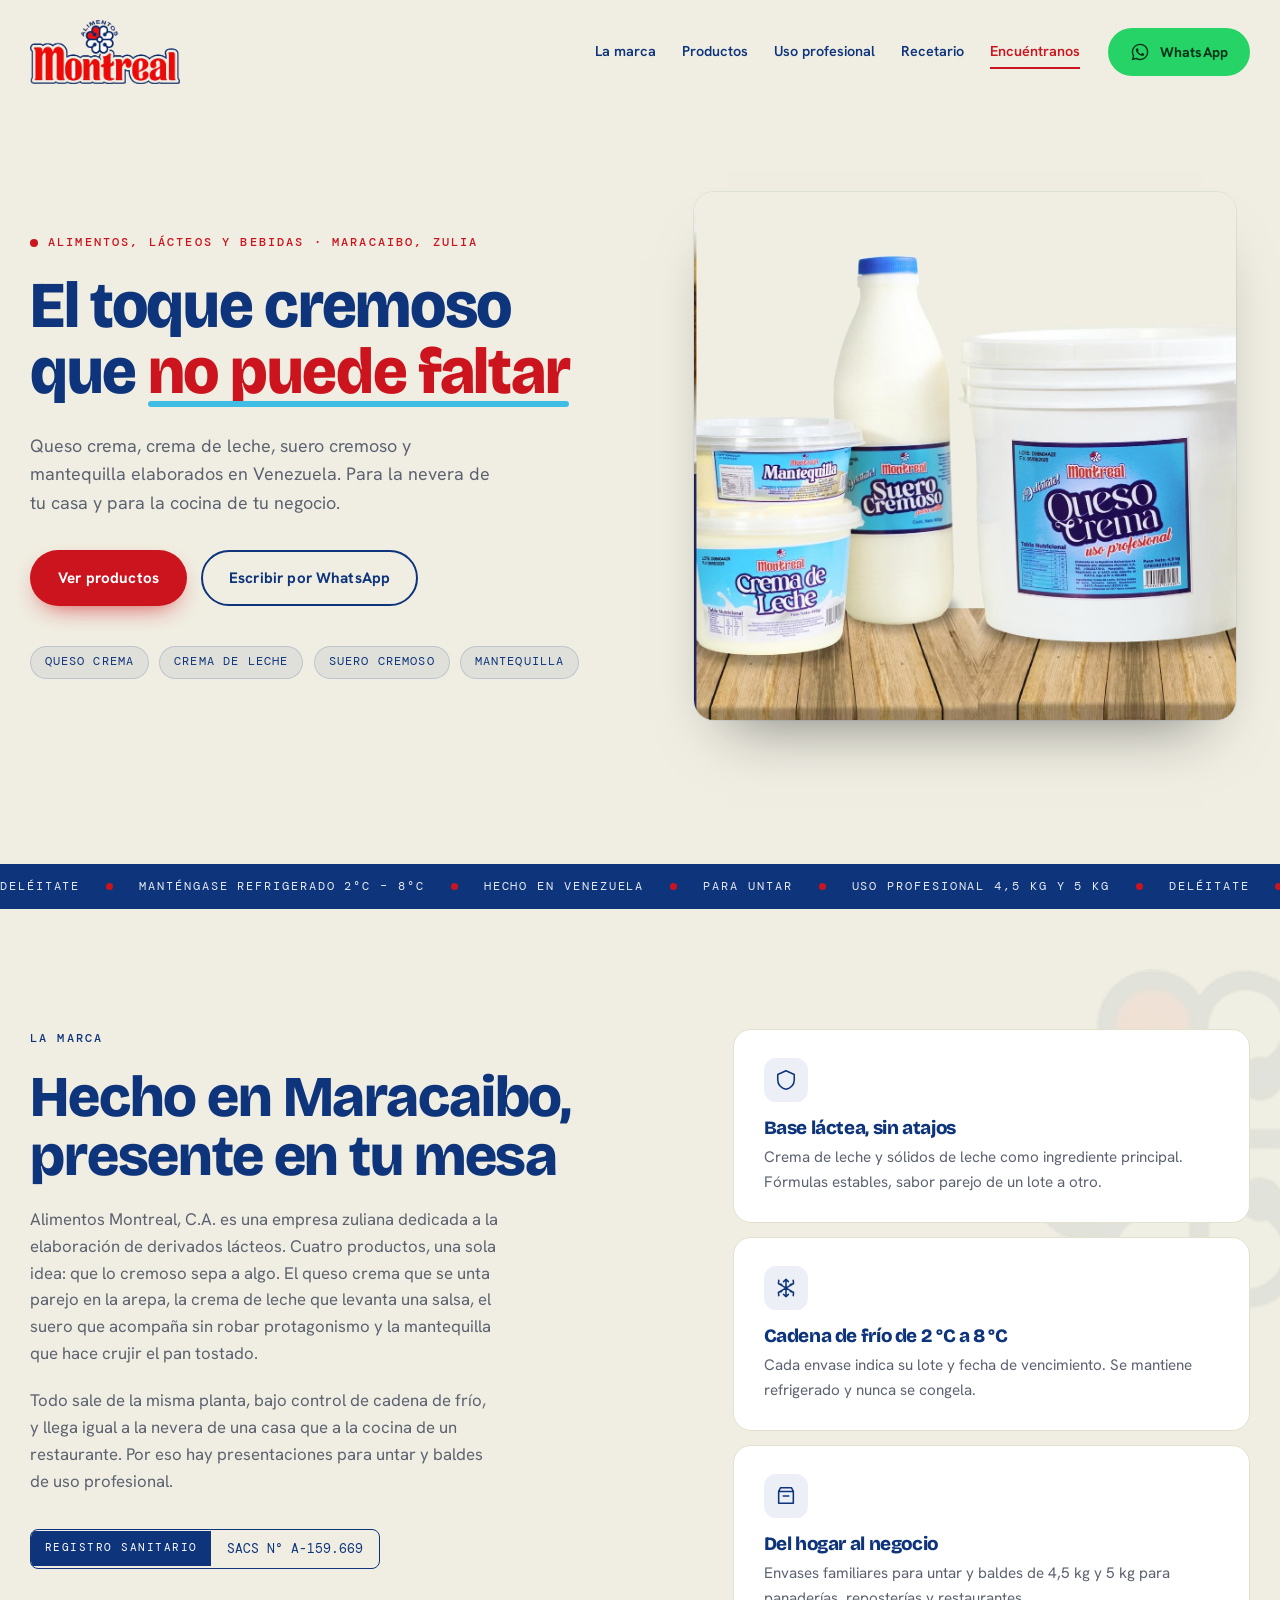
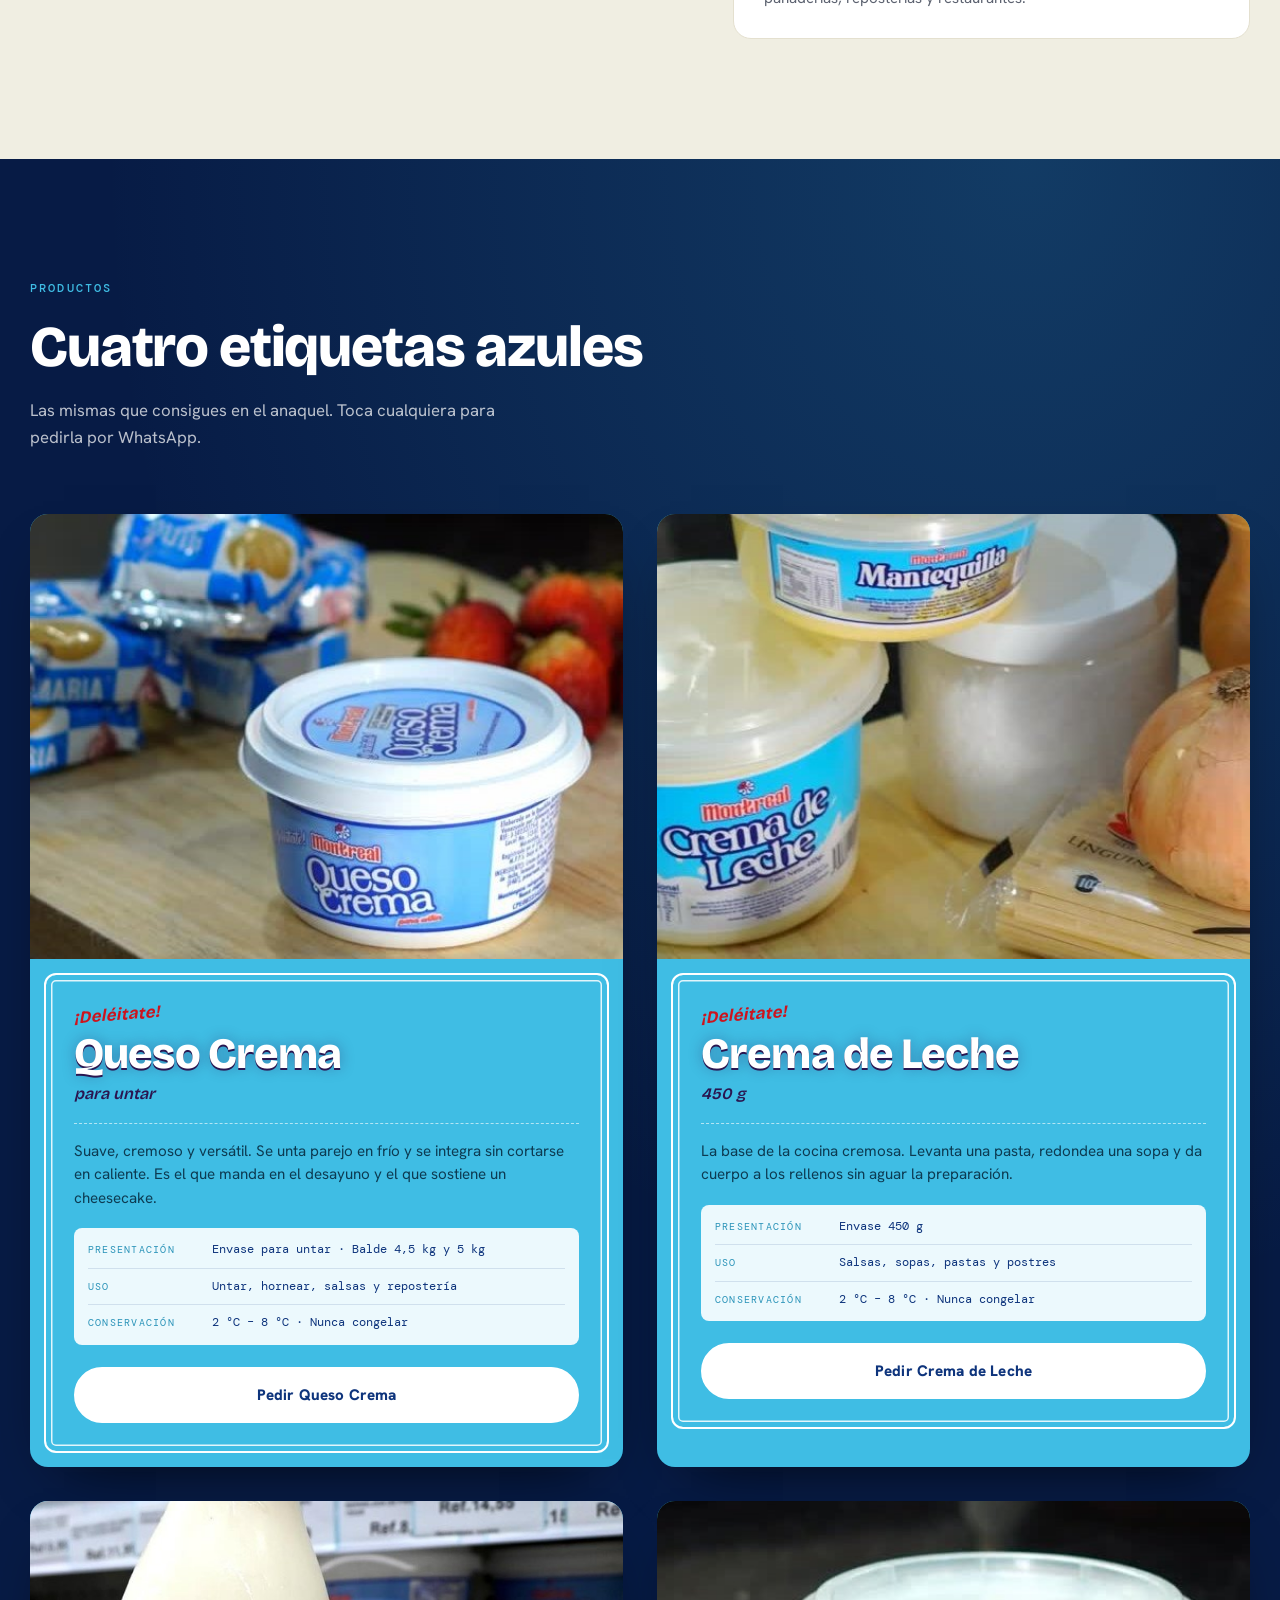
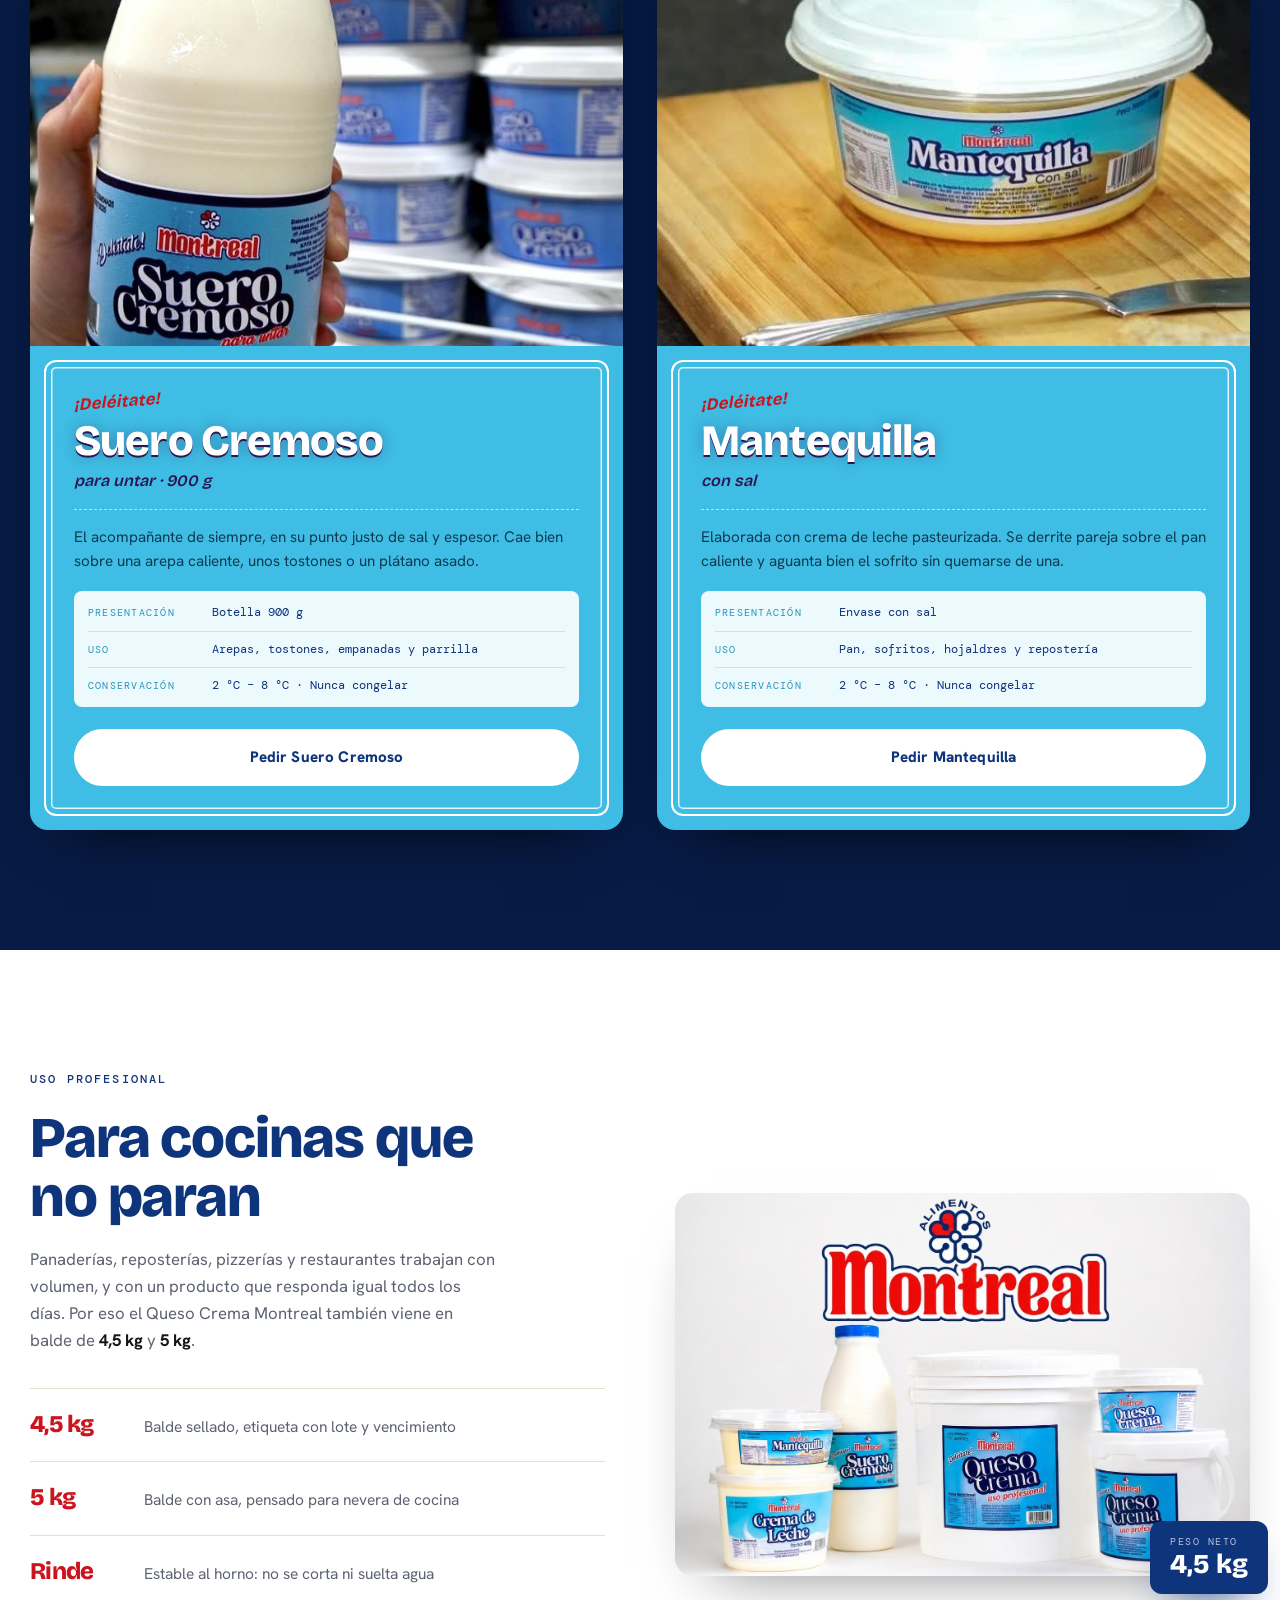
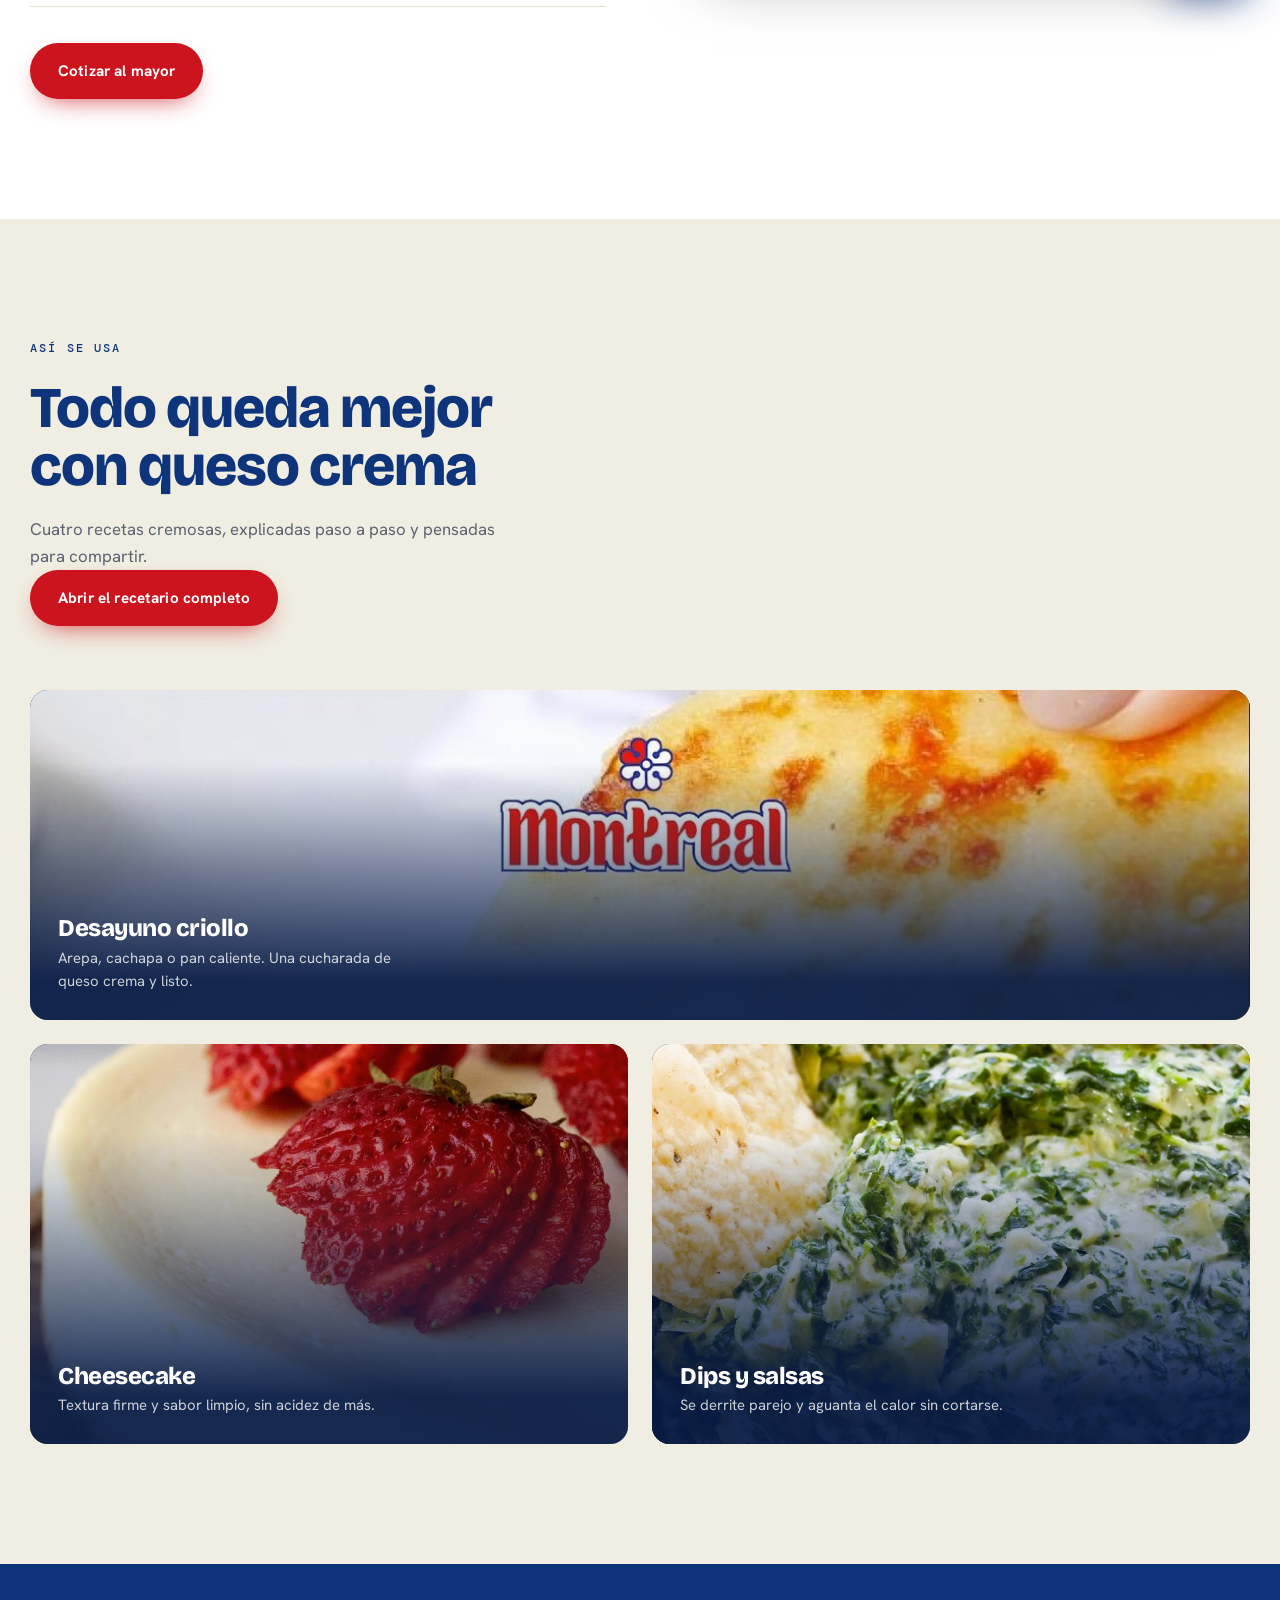
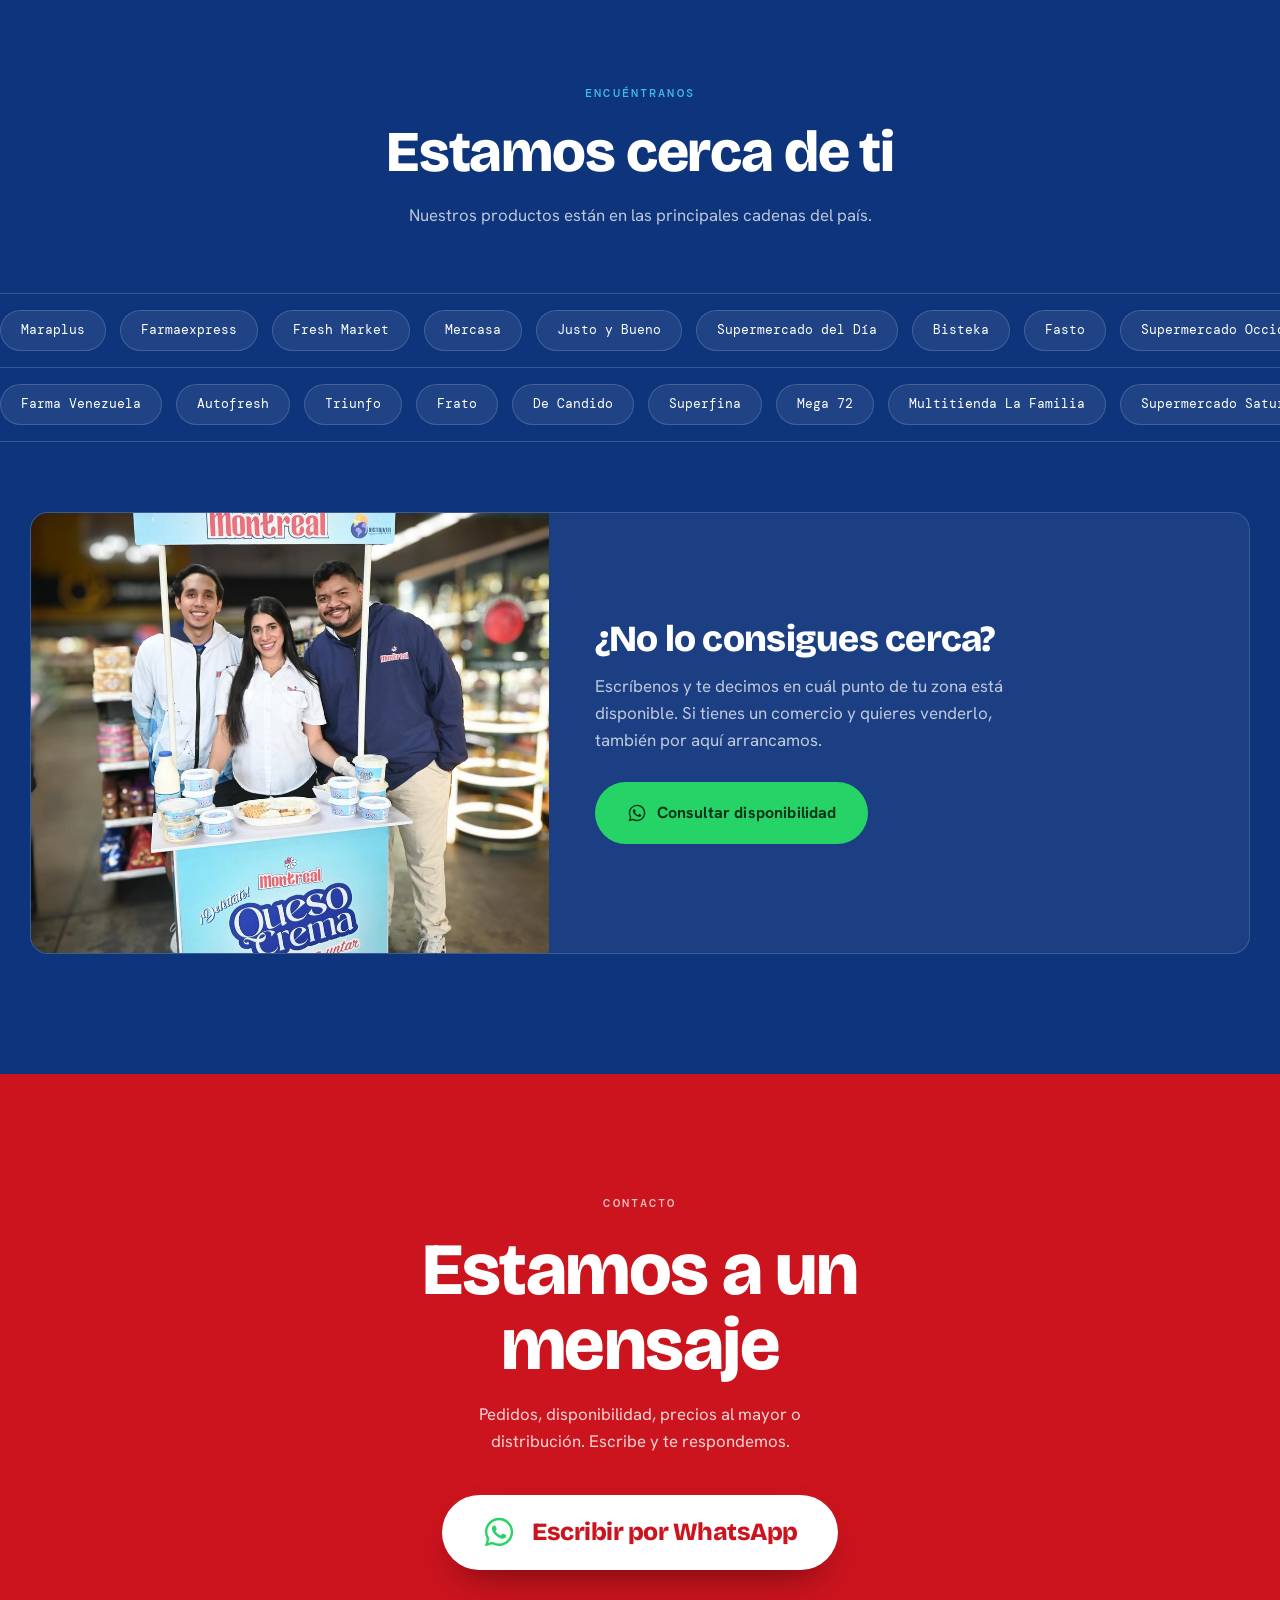
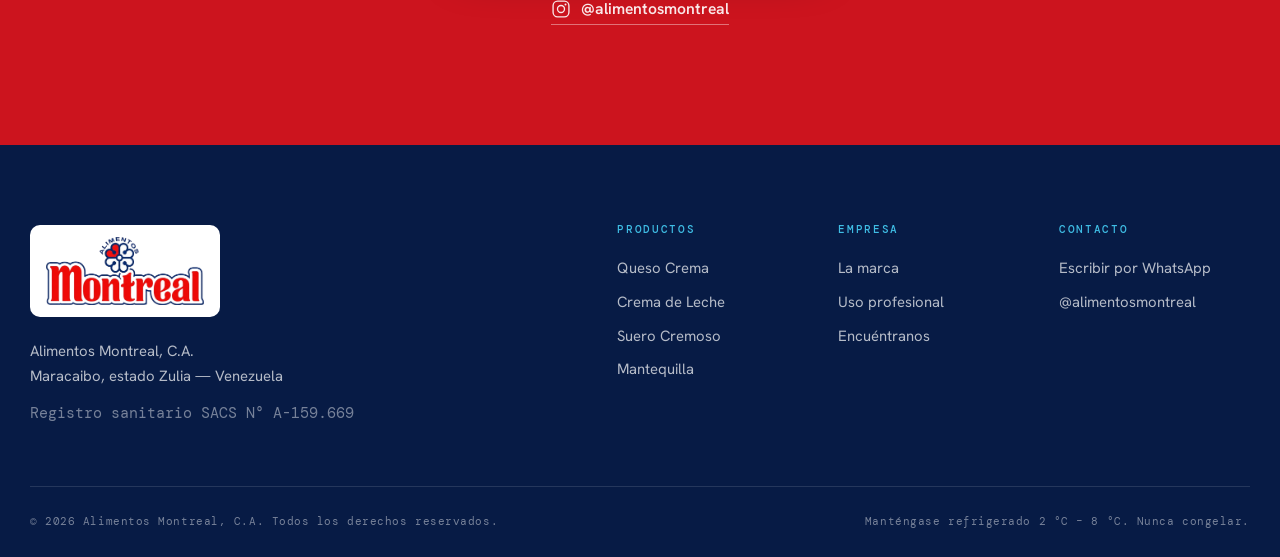
==== commit 7d2eb0ac: "Añadir recetario interactivo" ====
--- a/alimentos-montreal/index.html
+++ b/alimentos-montreal/index.html
@@ -50,7 +50,7 @@
       <a href="#marca">La marca</a>
       <a href="#productos">Productos</a>
       <a href="#profesional">Uso profesional</a>
-      <a href="#recetas">Así se usa</a>
+      <a href="recetas.html">Recetario</a>
       <a href="#encuentranos">Encuéntranos</a>
     </nav>
 
@@ -68,7 +68,7 @@
     <a href="#marca">La marca</a>
     <a href="#productos">Productos</a>
     <a href="#profesional">Uso profesional</a>
-    <a href="#recetas">Así se usa</a>
+    <a href="recetas.html">Recetario</a>
     <a href="#encuentranos">Encuéntranos</a>
     <a href="#contacto">Contacto</a>
   </div>
@@ -295,6 +295,8 @@
     <header class="cab reveal">
       <p class="eyebrow">Así se usa</p>
       <h2 class="h2">Todo queda mejor<br>con queso crema</h2>
+      <p class="p cab__p">Cuatro recetas cremosas, explicadas paso a paso y pensadas para compartir.</p>
+      <a class="btn btn--rojo recetario-cta" href="recetas.html">Abrir el recetario completo</a>
     </header>
 
     <div class="grid-rec">
